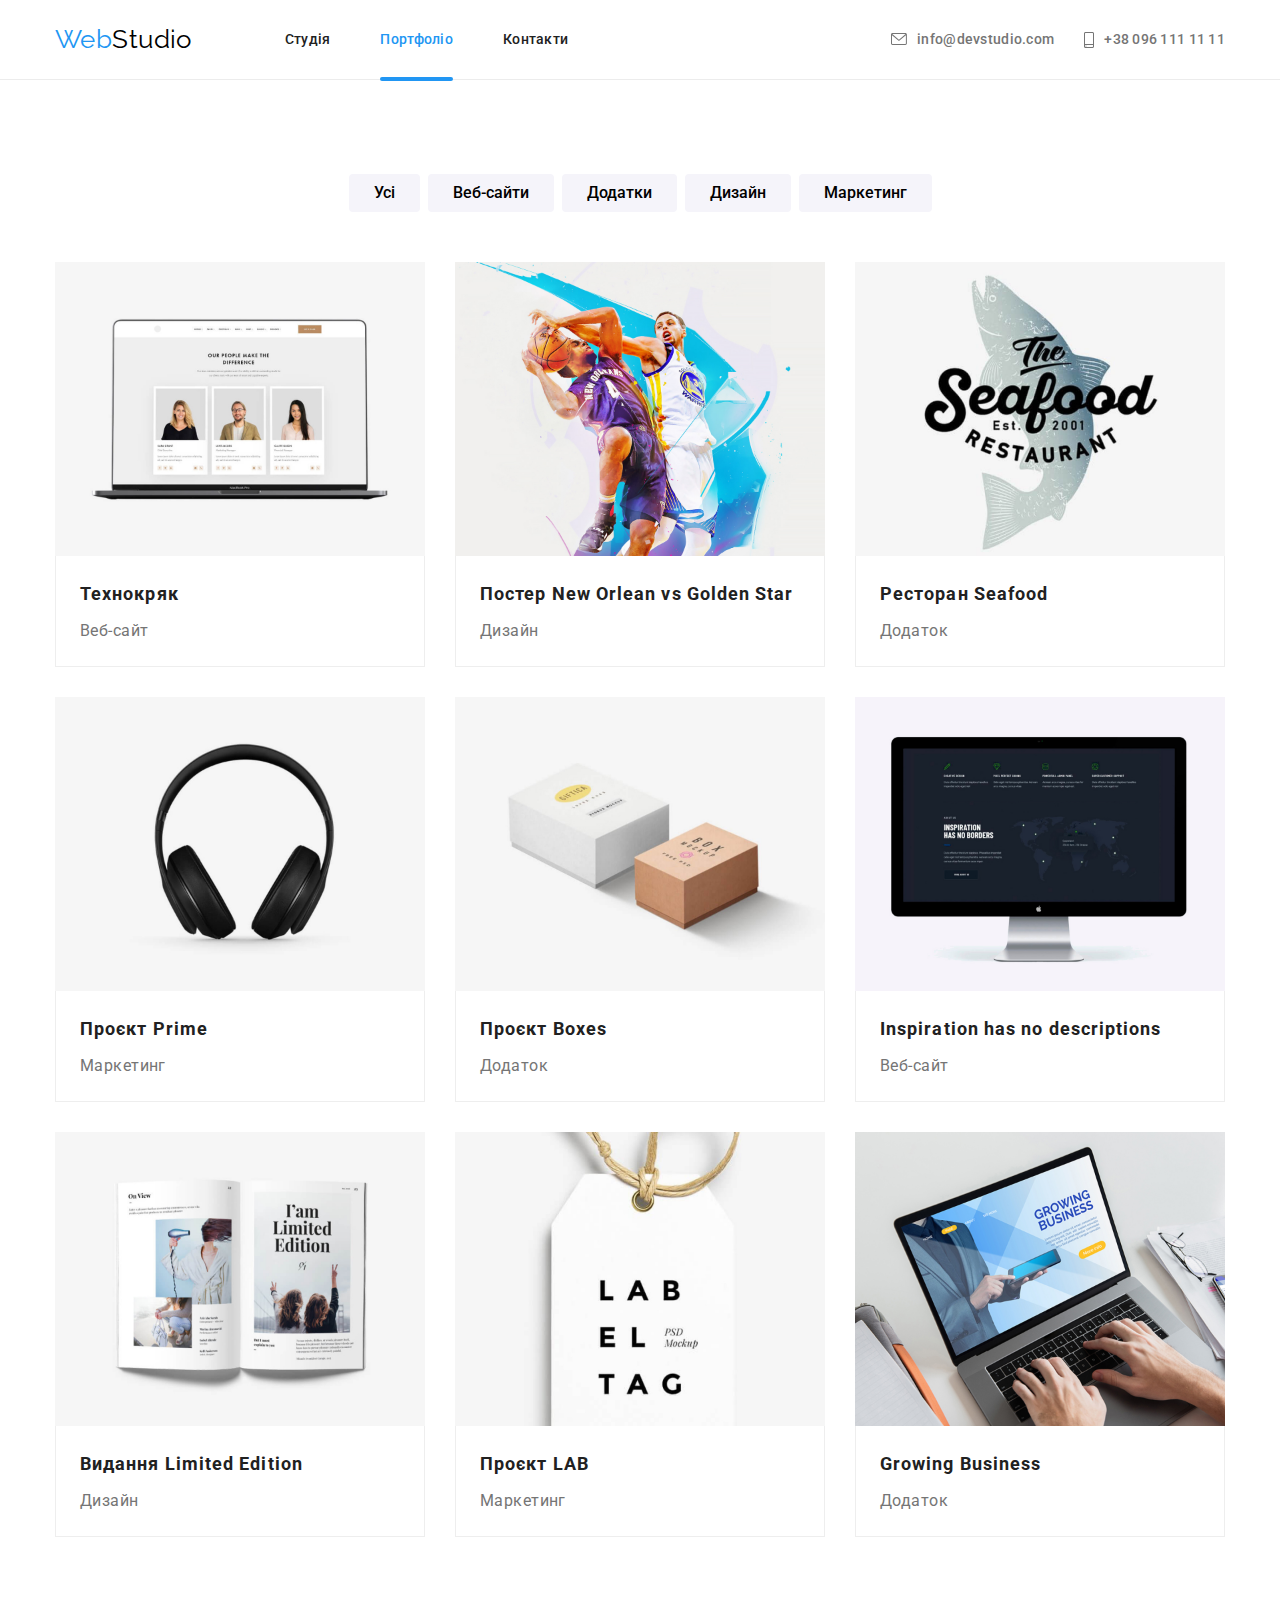
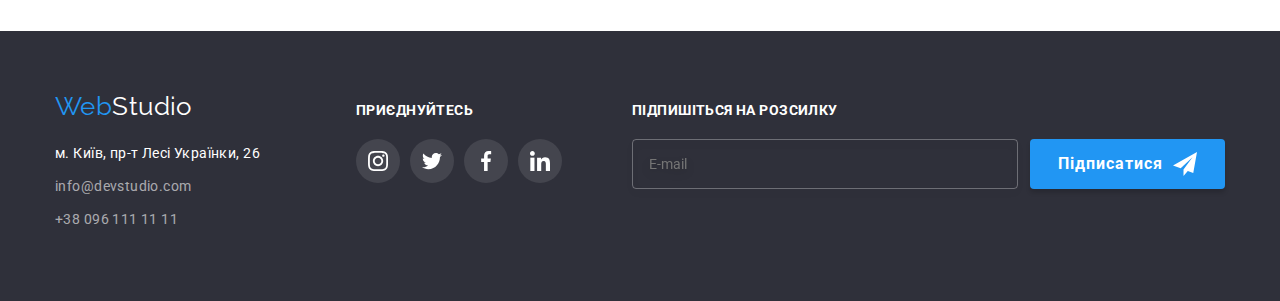
==== portfolio.html @ c00f210f "homework-08" ====
<!DOCTYPE html>
<html lang="uk">
<head>
    <meta charset="UTF-8">
    <meta http-equiv="X-UA-Compatible" content="IE=edge">
    <meta name="viewport" content="width=device-width, initial-scale=1.0">
    <title>Portfolio</title>
    <link rel="stylesheet" href="https://cdnjs.cloudflare.com/ajax/libs/modern-normalize/1.1.0/modern-normalize.min.css">
    <link href="https://fonts.googleapis.com/css2?family=Raleway:wght@700&family=Roboto:wght@400;500;700;900&display=swap" rel="stylesheet">
    <link href="./css/main.min.css" rel="stylesheet">
</head>
<body>
    <header class="header">
        <div class="header__container container">
            <nav class="nav">
                <a href="./index.html" class="logo">Web<span class="logo__dark">Studio</span></a>
                <ul class="nav__list">
                    <li><a class="nav__link" href="./index.html">Студія</a></li>
                    <li><a class="nav__link nav__link--current" href="./portfolio.html">Портфоліо</a></li>
                    <li><a class="nav__link" href="#">Контакти</a></li>
                </ul>
            </nav>
            <ul class="contacts">
                <li><a class="contacts__link" href="mailto:info@devstudio.com"><svg width="16px" height="12px"><use href="./images/icons.svg#mail"></use></svg>info@devstudio.com</a></li>
                <li><a class="contacts__link" href="tel:+380961111111"><svg width="10px" height="16px"><use href="./images/icons.svg#phone"></use></svg>+38 096 111 11 11</a></li>
            </ul>
        </div>
    </header>
    <main>
        <section class="portfolio section">
            <h1 class="portfolio__title">Портфоліо</h1>
            <ul class="portfolio__filter-btn-list">
                <li><button class="portfolio__filter-btn" type="button">Усі</button></li>
                <li><button class="portfolio__filter-btn" type="button">Веб-сайти</button></li>
                <li><button class="portfolio__filter-btn" type="button">Додатки</button></li>
                <li><button class="portfolio__filter-btn" type="button">Дизайн</button></li>
                <li><button class="portfolio__filter-btn" type="button">Маркетинг</button></li>
            </ul>
            <div class="container">
                <ul class="portfolio__card-list">
                    <li>
                        <a class="portfolio__card-link" href="#">
                            <div class="portfolio__card-pic">
                                <img src="./images/portfolio-img1.jpg" width="370" height="294" alt="Технокряк">
                                <p class="portfolio__card-detail">Ресурс пропонує комплексні пропозиції з різним рівнем функціоналу та сервісів. Все це дозволить відвідувачу отримати вичерпні відомості про компанію чи приватну особу.</p>
                            </div>
                            <div class="portfolio__card-desc">
                                <h2 class="portfolio__card-title">Технокряк</h2>
                                <p class="portfolio__card-subtitle">Веб-сайт</p>
                            </div>
                        </a>
                    </li>
                    <li>
                        <a class="portfolio__card-link" href="#">
                            <div class="portfolio__card-pic">
                                <img src="./images/portfolio-img2.jpg" width="370" height="294" alt="New Orlean vs Golden Star">
                                <p class="portfolio__card-detail">Ресурс пропонує комплексні пропозиції з різним рівнем функціоналу та сервісів. Все це дозволить відвідувачу отримати вичерпні відомості про компанію чи приватну особу.</p>
                            </div>
                            <div class="portfolio__card-desc">
                                <h2 class="portfolio__card-title">Постер New Orlean vs Golden Star</h2>
                                <p class="portfolio__card-subtitle">Дизайн</p>
                            </div>
                        </a>
                    </li>
                    <li>
                        <a class="portfolio__card-link" href="#">
                            <div class="portfolio__card-pic">
                                <img src="./images/portfolio-img3.jpg" width="370" height="294" alt="Seafood">
                                <p class="portfolio__card-detail">Ресурс пропонує комплексні пропозиції з різним рівнем функціоналу та сервісів. Все це дозволить відвідувачу отримати вичерпні відомості про компанію чи приватну особу.</p>
                            </div>
                            <div class="portfolio__card-desc">
                                <h2 class="portfolio__card-title">Ресторан Seafood</h2>
                                <p class="portfolio__card-subtitle">Додаток</p>
                            </div>
                        </a>
                    </li>
                    <li>
                        <a class="portfolio__card-link" href="#">
                            <div class="portfolio__card-pic">
                                <img src="./images/portfolio-img4.jpg" width="370" height="294" alt="Prime">
                                <p class="portfolio__card-detail">Ресурс пропонує комплексні пропозиції з різним рівнем функціоналу та сервісів. Все це дозволить відвідувачу отримати вичерпні відомості про компанію чи приватну особу.</p>
                            </div>
                            <div class="portfolio__card-desc">
                                <h2 class="portfolio__card-title">Проєкт Prime</h2>
                                <p class="portfolio__card-subtitle">Маркетинг</p>
                            </div>
                        </a>   
                    </li>
                    <li>
                        <a class="portfolio__card-link" href="#">
                            <div class="portfolio__card-pic">
                                <img src="./images/portfolio-img5.jpg" width="370" height="294" alt="Boxes">
                                <p class="portfolio__card-detail">Ресурс пропонує комплексні пропозиції з різним рівнем функціоналу та сервісів. Все це дозволить відвідувачу отримати вичерпні відомості про компанію чи приватну особу.</p>
                            </div>
                            <div class="portfolio__card-desc">
                                <h2 class="portfolio__card-title">Проєкт Boxes</h2>
                                <p class="portfolio__card-subtitle">Додаток</p>
                            </div>
                        </a>
                    </li>
                    <li>
                        <a class="portfolio__card-link" href="#">
                            <div class="portfolio__card-pic">
                                <img src="./images/portfolio-img6.jpg" width="370" height="294" alt="Inspiration has no descriptions">
                                <p class="portfolio__card-detail">Ресурс пропонує комплексні пропозиції з різним рівнем функціоналу та сервісів. Все це дозволить відвідувачу отримати вичерпні відомості про компанію чи приватну особу.</p>
                            </div>
                            <div class="portfolio__card-desc">
                                <h2 class="portfolio__card-title">Inspiration has no descriptions</h2>
                                <p class="portfolio__card-subtitle">Веб-сайт</p>
                            </div>
                        </a>
                    </li>
                    <li>
                        <a class="portfolio__card-link" href="#">
                            <div class="portfolio__card-pic">
                                <img src="./images/portfolio-img7.jpg" width="370" height="294" alt="Limited Edition">
                                <p class="portfolio__card-detail">Ресурс пропонує комплексні пропозиції з різним рівнем функціоналу та сервісів. Все це дозволить відвідувачу отримати вичерпні відомості про компанію чи приватну особу.</p>
                            </div>
                            <div class="portfolio__card-desc">
                                <h2 class="portfolio__card-title">Видання Limited Edition</h2>
                                <p class="portfolio__card-subtitle">Дизайн</p>
                            </div>
                        </a>
                    </li>
                    <li>
                        <a class="portfolio__card-link" href="#">
                            <div class="portfolio__card-pic">
                                <img src="./images/portfolio-img8.jpg" width="370" height="294" alt="LAB">
                                <p class="portfolio__card-detail">Ресурс пропонує комплексні пропозиції з різним рівнем функціоналу та сервісів. Все це дозволить відвідувачу отримати вичерпні відомості про компанію чи приватну особу.</p>
                            </div>
                            <div class="portfolio__card-desc">
                                <h2 class="portfolio__card-title">Проєкт LAB</h2>
                                <p class="portfolio__card-subtitle">Маркетинг</p>
                            </div>
                        </a>
                    </li>
                    <li>
                        <a class="portfolio__card-link" href="#">
                            <div class="portfolio__card-pic">
                                <img src="./images/portfolio-img9.jpg" width="370" height="294" alt="Growing Business">
                                <p class="portfolio__card-detail">Ресурс пропонує комплексні пропозиції з різним рівнем функціоналу та сервісів. Все це дозволить відвідувачу отримати вичерпні відомості про компанію чи приватну особу.</p>
                            </div>
                            <div class="portfolio__card-desc">
                                <h2 class="portfolio__card-title">Growing Business</h2>
                                <p class="portfolio__card-subtitle">Додаток</p>
                            </div>
                        </a>
                    </li>
                </ul>
            </div>
        </section>
    </main>
    <footer class="footer">
        <div class="footer__container container">
            <div>
                <a href="./index.html" class="footer__logo logo">Web<span class="logo__white">Studio</span></a>
                <address class="address">
                    <ul class="address__list">
                        <li class="address__item"><a class="address__link address__link--location" href="#">м. Київ, пр-т Лесі Українки, 26</a></li>
                        <li class="address__item"><a class="address__link" href="mailto:info@devstudio.com">info@devstudio.com</a></li>
                        <li class="address__item"><a class="address__link" href="tel:+380961111111">+38 096 111 11 11</a></li>
                    </ul>
                </address>
            </div>
            <div class="social">
                <p class="social__title">ПРИЄДНУЙТЕСЬ</p>
                <ul class="social__list">
                    <li class="social__item"><a class="social__link" href="#"><svg width="20px" height="20px"><use href="./images/icons.svg#instagram"></use></svg></a></li>
                    <li class="social__item"><a class="social__link" href="#"><svg width="20px" height="20px"><use href="./images/icons.svg#twitter"></use></svg></a></li>
                    <li class="social__item"><a class="social__link" href="#"><svg width="20px" height="20px"><use href="./images/icons.svg#facebook"></use></svg></a></li>
                    <li class="social__item"><a class="social__link" href="#"><svg width="20px" height="20px"><use href="./images/icons.svg#linkedin"></use></svg></a></li>
                </ul>
            </div>
            <label class="newsletter">
                <span class="newsletter__title">ПІДПИШІТЬСЯ НА РОЗСИЛКУ</span>
                <div class="newsletter__container">
                    <input class="newsletter__input" id="user-email" type="email" name="user-email" placeholder="E-mail" />
                    <button class="newsletter__btn" type="submit">Підписатися<svg width="24" height="24"><use href="./images/icons.svg#send"></use></svg></button>
                </div>
            </label>
        </div>
    </footer>
</body>
</html>
---- css/main.min.css ----
:root{--main-text-color: #212121;--additional-text-color: #757575;--additional-bg-text-color: #2196F3;--black-color: #000000;--white-color: #FFFFFF;--additional-bg-color: #2F303A;--team-section-bg-color: #F5F4FA;--team-card-icon-color: #AFB1B8;--svg-bg-color: rgba(255, 255, 255, 0.1);--adress-list-color: rgba(255, 255, 255, 0.6);--what-we-are-doing-bg-color: rgba(47, 48, 58, 0.8);--portfolio-hover-bg-color: rgba(33, 150, 243, 0.9);--backdrop-bg-color: rgba(0, 0, 0, 0.2);--input-placeholder-color: rgba(117, 117, 117, 0.5)}.visually-hidden{position:absolute;white-space:nowrap;width:1px;height:1px;overflow:hidden;border:0;padding:0;clip:rect(0 0 0 0);-webkit-clip-path:inset(50%);clip-path:inset(50%);margin:-1px}.is-hidden{opacity:0;visibility:hidden;pointer-events:none}@-webkit-keyframes cursorMoveOut{from{-webkit-transform:translateY(100%);transform:translateY(100%);opacity:0}to{-webkit-transform:translateY(0);transform:translateY(0);opacity:1}}@keyframes cursorMoveOut{from{-webkit-transform:translateY(100%);transform:translateY(100%);opacity:0}to{-webkit-transform:translateY(0);transform:translateY(0);opacity:1}}@-webkit-keyframes cursorMoveIn{from{-webkit-transform:translateY(0);transform:translateY(0);opacity:1}to{-webkit-transform:translateY(100%);transform:translateY(100%);opacity:0}}@keyframes cursorMoveIn{from{-webkit-transform:translateY(0);transform:translateY(0);opacity:1}to{-webkit-transform:translateY(100%);transform:translateY(100%);opacity:0}}body{font-family:"Roboto";font-size:14px;letter-spacing:.03em;background:var(--white-color);color:var(--main-text-color)}.section{padding:60px 0 60px 0}@media screen and (min-width: 1200px){.section{padding:94px 0 94px 0}}.sec-title{margin-bottom:30px;text-align:center;font-weight:700;font-size:28px;line-height:1.16}@media screen and (min-width: 1200px){.sec-title{font-size:36px;margin-bottom:50px}}h1,h2,h3,ul,p{margin:0;padding:0}img{display:block;max-width:100%;height:auto}.container{width:100%;padding:0 15px 0 15px;margin-left:auto;margin-right:auto}@media screen and (min-width: 480px){.container{max-width:480px}}@media screen and (min-width: 768px){.container{max-width:768px}}@media screen and (min-width: 1200px){.container{max-width:1200px}}.backdrop{position:fixed;top:0;left:0;width:100%;height:100%;background:var(--backdrop-bg-color);-webkit-transition:opacity,visibility;transition:opacity,visibility;-webkit-transition-duration:250ms;transition-duration:250ms;-webkit-transition-timing-function:cubic-bezier(0.4, 0, 0.2, 1);transition-timing-function:cubic-bezier(0.4, 0, 0.2, 1)}.logo{font-family:"Raleway";font-size:24px;line-height:1.16;color:var(--additional-bg-text-color);text-decoration:none}@media screen and (min-width: 1200px){.logo{font-size:26px;line-height:1.19}}.logo__dark{color:var(--black-color)}@media screen and (min-width: 1200px){.logo__dark{font-size:26px;line-height:1.19}}.logo__white{color:var(--white-color)}.checkbox__uncheck{-webkit-transition-property:opacity;transition-property:opacity;-webkit-transition-duration:250ms;transition-duration:250ms;-webkit-transition-timing-function:cubic-bezier(0.4, 0, 0.2, 1);transition-timing-function:cubic-bezier(0.4, 0, 0.2, 1)}.checkbox__check{opacity:0;-webkit-transition-property:opacity;transition-property:opacity;-webkit-transition-duration:250ms;transition-duration:250ms;-webkit-transition-timing-function:cubic-bezier(0.4, 0, 0.2, 1);transition-timing-function:cubic-bezier(0.4, 0, 0.2, 1)}.checkbox:checked+.checkbox__icon .checkbox__uncheck{opacity:0}.checkbox:checked+.checkbox__icon .checkbox__check{opacity:1}.header{border-bottom:1px solid #ececec;height:60px;display:-webkit-box;display:-ms-flexbox;display:flex;-webkit-box-align:center;-ms-flex-align:center;align-items:center}@media screen and (min-width: 768px){.header{height:80px}}.header__container{display:-webkit-box;display:-ms-flexbox;display:flex;-webkit-box-align:center;-ms-flex-align:center;align-items:center;-webkit-box-pack:center;-ms-flex-pack:center;justify-content:center}.nav{display:-webkit-box;display:-ms-flexbox;display:flex;-webkit-box-align:center;-ms-flex-align:center;align-items:center}@media screen and (min-width: 768px){.nav{-webkit-column-gap:88px;-moz-column-gap:88px;column-gap:88px}}@media screen and (min-width: 1200px){.nav{-webkit-column-gap:93px;-moz-column-gap:93px;column-gap:93px}}.nav__list{display:-webkit-box;display:-ms-flexbox;display:flex;-webkit-column-gap:50px;-moz-column-gap:50px;column-gap:50px;list-style:none;visibility:hidden}@media screen and (min-width: 768px){.nav__list{visibility:visible}}.nav__link{font-weight:500;line-height:1.14;letter-spacing:.02em;color:var(--main-text-color);text-decoration:none;-webkit-transition-property:color;transition-property:color;-webkit-transition-duration:250ms;transition-duration:250ms;-webkit-transition-timing-function:cubic-bezier(0.4, 0, 0.2, 1);transition-timing-function:cubic-bezier(0.4, 0, 0.2, 1)}.nav__link:hover,.nav__link :focus{color:var(--additional-bg-text-color);fill:var(--additional-bg-text-color)}.nav__link--current{position:relative;color:var(--additional-bg-text-color)}.nav__link--current::after{content:"";width:100%;height:4px;top:45.5px;left:0;position:absolute;background:var(--additional-bg-text-color);border-radius:2px}.contacts{margin-left:auto;list-style:none;display:none}@media screen and (min-width: 768px){.contacts{display:-webkit-box;display:-ms-flexbox;display:flex;-webkit-column-gap:0;-moz-column-gap:0;column-gap:0;-webkit-box-orient:vertical;-webkit-box-direction:normal;-ms-flex-direction:column;flex-direction:column;row-gap:10px}}@media screen and (min-width: 1200px){.contacts{-webkit-box-orient:horizontal;-webkit-box-direction:normal;-ms-flex-direction:row;flex-direction:row;-webkit-column-gap:30px;-moz-column-gap:30px;column-gap:30px}}.contacts__link{fill:var(--additional-text-color);display:-webkit-box;display:-ms-flexbox;display:flex;-webkit-box-align:center;-ms-flex-align:center;align-items:center;-webkit-column-gap:10px;-moz-column-gap:10px;column-gap:10px;font-weight:500;line-height:1.14;letter-spacing:.02em;color:var(--additional-text-color);text-decoration:none;-webkit-transition-property:color,fill;transition-property:color,fill;-webkit-transition-duration:250ms;transition-duration:250ms;-webkit-transition-timing-function:cubic-bezier(0.4, 0, 0.2, 1);transition-timing-function:cubic-bezier(0.4, 0, 0.2, 1)}.contacts__link:hover,.contacts__link :focus{color:var(--additional-bg-text-color);fill:var(--additional-bg-text-color)}.hero{background-image:-webkit-gradient(linear, left top, left bottom, from(rgba(47, 48, 58, 0.4)), to(rgba(47, 48, 58, 0.4))),url(../images/hero-mobile-x1.jpg);background-image:linear-gradient(rgba(47, 48, 58, 0.4), rgba(47, 48, 58, 0.4)),url(../images/hero-mobile-x1.jpg);background-size:cover;background-position:center;padding:118px 0 118px 0;display:-webkit-box;display:-ms-flexbox;display:flex;-webkit-box-orient:vertical;-webkit-box-direction:normal;-ms-flex-direction:column;flex-direction:column;-webkit-box-pack:center;-ms-flex-pack:center;justify-content:center;-webkit-box-align:center;-ms-flex-align:center;align-items:center;row-gap:30px;margin-left:auto;margin-right:auto}@media(-webkit-min-device-pixel-ratio: 2), (min-resolution: 2dppx){.hero{background-image:-webkit-gradient(linear, left bottom, left top, from(rgba(47, 48, 58, 0.4)), to(rgba(47, 48, 58, 0.4))),url(../images/hero-mobile-x2.jpg);background-image:linear-gradient(to top, rgba(47, 48, 58, 0.4), rgba(47, 48, 58, 0.4)),url(../images/hero-mobile-x2.jpg)}}@media screen and (min-width: 768px){.hero{background-image:-webkit-gradient(linear, left top, left bottom, from(rgba(47, 48, 58, 0.4)), to(rgba(47, 48, 58, 0.4))),url(../images/hero-tablet-x1.jpg);background-image:linear-gradient(rgba(47, 48, 58, 0.4), rgba(47, 48, 58, 0.4)),url(../images/hero-tablet-x1.jpg);padding:118px 0 118px 0}}@media screen and (min-width: 768px)and (-webkit-min-device-pixel-ratio: 2), screen and (min-width: 768px)and (min-resolution: 2dppx){.hero{background-image:-webkit-gradient(linear, left bottom, left top, from(rgba(47, 48, 58, 0.4)), to(rgba(47, 48, 58, 0.4))),url(../images/hero-tablet-x2.jpg);background-image:linear-gradient(to top, rgba(47, 48, 58, 0.4), rgba(47, 48, 58, 0.4)),url(../images/hero-tablet-x2.jpg)}}@media screen and (min-width: 1200px){.hero{background-image:-webkit-gradient(linear, left top, left bottom, from(rgba(47, 48, 58, 0.4)), to(rgba(47, 48, 58, 0.4))),url(../images/hero-desktop-x1.jpg);background-image:linear-gradient(rgba(47, 48, 58, 0.4), rgba(47, 48, 58, 0.4)),url(../images/hero-desktop-x1.jpg);padding:200px 0 200px 0;max-width:1600px}}@media screen and (min-width: 1200px)and (-webkit-min-device-pixel-ratio: 2), screen and (min-width: 1200px)and (min-resolution: 2dppx){.hero{background-image:-webkit-gradient(linear, left bottom, left top, from(rgba(47, 48, 58, 0.4)), to(rgba(47, 48, 58, 0.4))),url(../images/hero-desktop-x2.jpg);background-image:linear-gradient(to top, rgba(47, 48, 58, 0.4), rgba(47, 48, 58, 0.4)),url(../images/hero-desktop-x2.jpg)}}.hero__title{text-align:center;font-weight:900;font-size:26px;line-height:1.62;letter-spacing:.06em;text-transform:uppercase;color:var(--white-color);max-width:481px}@media screen and (min-width: 1200px){.hero__title{font-size:44px;line-height:1.36;max-width:696px}}.hero__button{cursor:pointer;padding:10px 24px 10px 24px;background:var(--additional-bg-text-color);-webkit-box-shadow:0px 4px 4px rgba(0,0,0,.15);box-shadow:0px 4px 4px rgba(0,0,0,.15);border:none;border-radius:4px;font-weight:700;font-size:16px;line-height:1.88;letter-spacing:.06em;color:var(--white-color)}@media screen and (min-width: 1200px){.hero__button{padding:10px 32px 10px 32px}}.advantages__title{display:none}.advantages__list{display:grid;grid-template-columns:1fr;row-gap:30px;list-style:none}@media screen and (min-width: 768px){.advantages__list{grid-template-columns:1fr 1fr;gap:30px}}@media screen and (min-width: 1200px){.advantages__list{grid-template-columns:1fr 1fr 1fr 1fr;gap:0;-webkit-column-gap:30px;-moz-column-gap:30px;column-gap:30px}}.advantages__item{max-width:100%}.thumb-container{height:120px;display:-webkit-box;display:-ms-flexbox;display:flex;-webkit-box-align:center;-ms-flex-align:center;align-items:center;-webkit-box-pack:center;-ms-flex-pack:center;justify-content:center;margin-bottom:30px;background:var(--team-section-bg-color)}.advantages__subtitle{margin-bottom:10px;font-size:14px;font-weight:700;line-height:1.14;text-transform:uppercase}.advantages__desc{font-weight:400;line-height:1.71;color:var(--additional-text-color)}.activity{padding-top:0;display:none}@media screen and (min-width: 1200px){.activity{display:block}}.activity__list{display:-webkit-box;display:-ms-flexbox;display:flex;-webkit-column-gap:30px;-moz-column-gap:30px;column-gap:30px;list-style:none}.activity__item{position:relative}.activity__desc{width:100%;position:absolute;bottom:0;padding:27px 0 27px 0;font-weight:700;line-height:1.14;text-align:center;text-transform:uppercase;color:var(--white-color);background:var(--what-we-are-doing-bg-color)}.team{background:var(--team-section-bg-color)}.team__list{display:grid;grid-template-columns:1fr;row-gap:30px;-webkit-box-pack:center;-ms-flex-pack:center;justify-content:center;-webkit-box-align:center;-ms-flex-align:center;align-items:center;list-style:none}@media screen and (min-width: 768px){.team__list{grid-template-columns:1fr 1fr;gap:30px}}@media screen and (min-width: 1200px){.team__list{grid-template-columns:1fr 1fr 1fr 1fr;gap:0;-webkit-column-gap:30px;-moz-column-gap:30px;column-gap:30px}}.team__item{width:100%;background:var(--white-color);-webkit-box-shadow:0px 1px 3px rgba(0,0,0,.12),0px 1px 1px rgba(0,0,0,.14),0px 2px 1px rgba(0,0,0,.2);box-shadow:0px 1px 3px rgba(0,0,0,.12),0px 1px 1px rgba(0,0,0,.14),0px 2px 1px rgba(0,0,0,.2);border-radius:0px 0px 4px 4px}.team__card{padding:30px 0 24px 0}@media screen and (min-width: 1200px){.team__card{padding:30px 0 30px 0}}.team__subtitle{margin-bottom:10px;font-weight:500;font-size:16px;line-height:1.19;text-align:center}.team__desc{font-size:16px;line-height:1.19;text-align:center;color:var(--additional-text-color);margin-bottom:16px}.team__social-list{display:-webkit-box;display:-ms-flexbox;display:flex;-webkit-column-gap:10px;-moz-column-gap:10px;column-gap:10px;-webkit-box-pack:center;-ms-flex-pack:center;justify-content:center;list-style:none}.team__social-item{width:44px;height:44px;border-radius:50%;-webkit-box-shadow:none;box-shadow:none;-webkit-transition-property:background-color;transition-property:background-color;-webkit-transition-duration:250ms;transition-duration:250ms;-webkit-transition-timing-function:cubic-bezier(0.4, 0, 0.2, 1);transition-timing-function:cubic-bezier(0.4, 0, 0.2, 1)}.team__social-item:hover,.team__social-item :focus{background-color:var(--additional-bg-text-color);fill:var(--white-color)}.team__social-link{fill:var(--team-card-icon-color);height:100%;width:100%;border-radius:50%;display:-webkit-box;display:-ms-flexbox;display:flex;-webkit-box-pack:center;-ms-flex-pack:center;justify-content:center;-webkit-box-align:center;-ms-flex-align:center;align-items:center;-webkit-transition-property:fill;transition-property:fill;-webkit-transition-duration:250ms;transition-duration:250ms;-webkit-transition-timing-function:cubic-bezier(0.4, 0, 0.2, 1);transition-timing-function:cubic-bezier(0.4, 0, 0.2, 1)}.team__social-link:hover,.team__social-link :focus{background-color:var(--additional-bg-text-color);fill:var(--white-color)}.regulars__list{display:grid;grid-template-columns:1fr 1fr;gap:30px;list-style:none}@media screen and (min-width: 768px){.regulars__list{grid-template-columns:1fr 1fr 1fr}}@media screen and (min-width: 1200px){.regulars__list{grid-template-columns:1fr 1fr 1fr 1fr 1fr 1fr;gap:0;-webkit-column-gap:30px;-moz-column-gap:30px;column-gap:30px}}.regulars__item{width:100%;height:92px;border-radius:4px}.regulars__link{fill:var(--team-card-icon-color);border-radius:4px;height:100%;width:100%;display:-webkit-box;display:-ms-flexbox;display:flex;-webkit-box-pack:center;-ms-flex-pack:center;justify-content:center;-webkit-box-align:center;-ms-flex-align:center;align-items:center;border:1px solid #afb1b8;border-radius:4px;-webkit-transition-property:border-color,fill;transition-property:border-color,fill;-webkit-transition-duration:250ms;transition-duration:250ms;-webkit-transition-timing-function:cubic-bezier(0.4, 0, 0.2, 1);transition-timing-function:cubic-bezier(0.4, 0, 0.2, 1)}.regulars__link:hover,.regulars__link :focus{fill:var(--additional-bg-text-color);border-color:var(--additional-bg-text-color)}.address__list{width:231px;list-style:none;display:-webkit-box;display:-ms-flexbox;display:flex;-webkit-box-orient:vertical;-webkit-box-direction:normal;-ms-flex-direction:column;flex-direction:column;-webkit-box-align:center;-ms-flex-align:center;align-items:center}@media screen and (min-width: 1200px){.address__list{-webkit-box-align:start;-ms-flex-align:start;align-items:flex-start}}.address__item{margin-bottom:9px}.address__item--marg{margin-bottom:0}.address__link{display:inline-block;font-style:normal;line-height:1.71;color:var(--adress-list-color);text-decoration:none}.address__link--location{color:var(--white-color)}.social{display:-webkit-box;display:-ms-flexbox;display:flex;-webkit-box-orient:vertical;-webkit-box-direction:normal;-ms-flex-direction:column;flex-direction:column;-webkit-box-align:center;-ms-flex-align:center;align-items:center}@media screen and (min-width: 1200px){.social{-webkit-box-align:start;-ms-flex-align:start;align-items:flex-start}}.social__title{margin-bottom:20px;font-weight:700;line-height:1.14;text-transform:uppercase;color:var(--white-color)}.social__list{display:-webkit-box;display:-ms-flexbox;display:flex;-webkit-column-gap:10px;-moz-column-gap:10px;column-gap:10px;-webkit-box-pack:center;-ms-flex-pack:center;justify-content:center;list-style:none}.social__item{width:44px;height:44px;border-radius:50%}.social__link{fill:var(--white-color);background:var(--svg-bg-color);height:100%;width:100%;border-radius:50%;display:-webkit-box;display:-ms-flexbox;display:flex;-webkit-box-pack:center;-ms-flex-pack:center;justify-content:center;-webkit-box-align:center;-ms-flex-align:center;align-items:center;-webkit-transition-property:background;transition-property:background;-webkit-transition-duration:250ms;transition-duration:250ms;-webkit-transition-timing-function:cubic-bezier(0.4, 0, 0.2, 1);transition-timing-function:cubic-bezier(0.4, 0, 0.2, 1)}.social__link:hover,.social__link :focus{background:var(--additional-bg-text-color)}.newsletter{width:100%;display:-webkit-box;display:-ms-flexbox;display:flex;-webkit-box-orient:vertical;-webkit-box-direction:normal;-ms-flex-direction:column;flex-direction:column;-webkit-box-align:center;-ms-flex-align:center;align-items:center}@media screen and (min-width: 1200px){.newsletter{display:inline-block}}.newsletter__title{font-weight:700;line-height:1.14;text-transform:uppercase;color:var(--white-color)}.newsletter__container{display:-webkit-box;display:-ms-flexbox;display:flex;row-gap:20px;-webkit-box-pack:center;-ms-flex-pack:center;justify-content:center;-webkit-box-align:center;-ms-flex-align:center;align-items:center;margin-top:20px;-webkit-box-orient:vertical;-webkit-box-direction:normal;-ms-flex-direction:column;flex-direction:column}@media screen and (min-width: 1200px){.newsletter__container{-webkit-column-gap:12px;-moz-column-gap:12px;column-gap:12px;-webkit-box-orient:horizontal;-webkit-box-direction:normal;-ms-flex-direction:row;flex-direction:row;row-gap:0}}.newsletter__input{padding:15px 0 15px 16px;border:1px solid rgba(255,255,255,.3);-webkit-filter:drop-shadow(0px 4px 4px rgba(0, 0, 0, 0.15));filter:drop-shadow(0px 4px 4px rgba(0, 0, 0, 0.15));border-radius:4px;background:rgba(0,0,0,0);width:450px;height:50px;color:var(--white-color);cursor:pointer;-webkit-transition-property:border;transition-property:border;-webkit-transition-duration:250ms;transition-duration:250ms;-webkit-transition-timing-function:cubic-bezier(0.4, 0, 0.2, 1);transition-timing-function:cubic-bezier(0.4, 0, 0.2, 1)}@media screen and (min-width: 1200px){.newsletter__input{width:100%}}.newsletter__input:focus{border:1px solid var(--additional-bg-text-color);outline-style:var(--additional-bg-text-color)}.newsletter__btn{cursor:pointer;padding:10px 28px 10px 28px;background:var(--additional-bg-text-color);-webkit-box-shadow:0px 4px 4px rgba(0,0,0,.15);box-shadow:0px 4px 4px rgba(0,0,0,.15);border:none;border-radius:4px;font-weight:700;font-size:16px;line-height:1.88;letter-spacing:.06em;color:var(--white-color);display:-webkit-box;display:-ms-flexbox;display:flex;-webkit-box-align:center;-ms-flex-align:center;align-items:center;-webkit-box-pack:center;-ms-flex-pack:center;justify-content:center;-webkit-column-gap:10px;-moz-column-gap:10px;column-gap:10px}.portfolio__title{display:none}.portfolio__filter-btn-list{display:-webkit-box;display:-ms-flexbox;display:flex;-webkit-column-gap:8px;-moz-column-gap:8px;column-gap:8px;-webkit-box-pack:center;-ms-flex-pack:center;justify-content:center;-webkit-box-align:center;-ms-flex-align:center;align-items:center;margin:0 0 50px 0;list-style:none}.portfolio__filter-btn{font-family:"Roboto";cursor:pointer;padding:6px 25px 6px 25px;background:var(--team-section-bg-color);border-radius:4px;font-weight:500;font-size:16px;line-height:1.62;text-align:center;border:none;-webkit-transition-property:color,background,-webkit-box-shadow;transition-property:color,background,-webkit-box-shadow;transition-property:color,background,box-shadow;transition-property:color,background,box-shadow,-webkit-box-shadow;-webkit-transition-duration:250ms;transition-duration:250ms;-webkit-transition-timing-function:cubic-bezier(0.4, 0, 0.2, 1);transition-timing-function:cubic-bezier(0.4, 0, 0.2, 1)}.portfolio__filter-btn:hover,.portfolio__filter-btn :focus{background:var(--additional-bg-text-color);color:var(--white-color);-webkit-box-shadow:0px 3px 1px rgba(0,0,0,.1),0px 1px 2px rgba(0,0,0,.08),0px 2px 2px rgba(0,0,0,.12);box-shadow:0px 3px 1px rgba(0,0,0,.1),0px 1px 2px rgba(0,0,0,.08),0px 2px 2px rgba(0,0,0,.12)}.portfolio__card-list{display:grid;grid-template-columns:370px 370px 370px;gap:30px;-webkit-box-pack:center;-ms-flex-pack:center;justify-content:center;-webkit-box-align:center;-ms-flex-align:center;align-items:center;list-style:none}.portfolio__card-link{display:block;text-decoration:none;-webkit-transition-property:-webkit-box-shadow;transition-property:-webkit-box-shadow;transition-property:box-shadow;transition-property:box-shadow, -webkit-box-shadow;-webkit-transition-duration:250ms;transition-duration:250ms;-webkit-transition-timing-function:cubic-bezier(0.4, 0, 0.2, 1);transition-timing-function:cubic-bezier(0.4, 0, 0.2, 1)}.portfolio__card-link:hover,.portfolio__card-link :focus{-webkit-box-shadow:0px 1px 1px rgba(0,0,0,.12),0px 4px 4px rgba(0,0,0,.06),1px 4px 6px rgba(0,0,0,.16);box-shadow:0px 1px 1px rgba(0,0,0,.12),0px 4px 4px rgba(0,0,0,.06),1px 4px 6px rgba(0,0,0,.16)}.portfolio__card-link:hover .portfolio__card-detail,.portfolio__card-link :focus .portfolio__card-detail{-webkit-animation:cursorMoveOut 250ms cubic-bezier(0.4, 0, 0.2, 1) forwards;animation:cursorMoveOut 250ms cubic-bezier(0.4, 0, 0.2, 1) forwards}.portfolio__card-pic{display:block;position:relative;overflow:hidden}.portfolio__card-detail{width:100%;position:absolute;top:0;padding:63px 24px 63px 24px;font-size:18px;line-height:1.55;letter-spacing:.03em;color:var(--white-color);background:var(--portfolio-hover-bg-color);opacity:0;-webkit-transform:translateY(100%);transform:translateY(100%);-webkit-animation:cursorMoveIn 250ms cubic-bezier(0.4, 0, 0.2, 1) forwards;animation:cursorMoveIn 250ms cubic-bezier(0.4, 0, 0.2, 1) forwards}.portfolio__card-desc{border:solid #eee;border-width:0 1px 1px 1px;padding:20px 24px 20px 24px}.portfolio__card-title{color:var(--main-text-color);margin-bottom:4px;font-weight:700;font-size:18px;line-height:2;letter-spacing:.06em}.portfolio__card-subtitle{font-size:16px;line-height:1.88;color:var(--additional-text-color)}.footer{background:var(--additional-bg-color);padding:60px 0 60px 0}.footer__wrapper{-webkit-box-align:center;-ms-flex-align:center;align-items:center;display:-webkit-box;display:-ms-flexbox;display:flex;-webkit-box-orient:vertical;-webkit-box-direction:normal;-ms-flex-direction:column;flex-direction:column;row-gap:60px}@media screen and (min-width: 768px){.footer__wrapper{-webkit-box-align:baseline;-ms-flex-align:baseline;align-items:baseline;-webkit-box-orient:horizontal;-webkit-box-direction:normal;-ms-flex-direction:row;flex-direction:row;-webkit-column-gap:165px;-moz-column-gap:165px;column-gap:165px;row-gap:0}}@media screen and (min-width: 1200px){.footer__wrapper{-webkit-column-gap:70px;-moz-column-gap:70px;column-gap:70px;margin-right:23px}}.footer__address-container{display:-webkit-box;display:-ms-flexbox;display:flex;-webkit-box-orient:vertical;-webkit-box-direction:normal;-ms-flex-direction:column;flex-direction:column;-webkit-box-align:center;-ms-flex-align:center;align-items:center}@media screen and (min-width: 1200px){.footer__address-container{-webkit-box-align:start;-ms-flex-align:start;align-items:flex-start}}.footer__container{display:-webkit-box;display:-ms-flexbox;display:flex;-webkit-box-orient:vertical;-webkit-box-direction:normal;-ms-flex-direction:column;flex-direction:column;row-gap:60px;-webkit-box-align:center;-ms-flex-align:center;align-items:center}@media screen and (min-width: 1200px){.footer__container{-webkit-box-orient:horizontal;-webkit-box-direction:normal;-ms-flex-direction:row;flex-direction:row;-webkit-column-gap:70px;-moz-column-gap:70px;column-gap:70px;row-gap:0;-webkit-box-align:baseline;-ms-flex-align:baseline;align-items:baseline}}.footer__logo{display:inline-block;margin:0 0 20px 0}.modal{position:absolute;top:50%;left:50%;-webkit-transform:translate(-50%, -50%);transform:translate(-50%, -50%);width:450px;background:var(--white-color);-webkit-box-shadow:0px 1px 3px rgba(0,0,0,.12),0px 1px 1px rgba(0,0,0,.14),0px 2px 1px rgba(0,0,0,.2);box-shadow:0px 1px 3px rgba(0,0,0,.12),0px 1px 1px rgba(0,0,0,.14),0px 2px 1px rgba(0,0,0,.2);border-radius:4px}@media screen and (min-width: 1200px){.modal{width:528px}}.modal__close{position:absolute;top:8px;right:8px;border:1px solid rgba(0,0,0,.1);border-radius:50%;background:var(--white-color);width:30px;height:30px;display:-webkit-box;display:-ms-flexbox;display:flex;-webkit-box-pack:center;-ms-flex-pack:center;justify-content:center;-webkit-box-align:center;-ms-flex-align:center;align-items:center;padding:0;cursor:pointer;-webkit-transition-property:fill;transition-property:fill;-webkit-transition-duration:250ms;transition-duration:250ms;-webkit-transition-timing-function:cubic-bezier(0.4, 0, 0.2, 1);transition-timing-function:cubic-bezier(0.4, 0, 0.2, 1)}.modal__close:hover,.modal__close :focus{fill:var(--additional-bg-text-color)}.booking-form{padding:20px;margin:20px}.booking-form__title{color:var(--main-text-color);margin-bottom:30px;font-weight:700;font-size:20px;line-height:1.5;text-align:center;letter-spacing:.03em}@media screen and (min-width: 1200px){.booking-form__title{line-height:1.15}}.booking-form__label{margin-bottom:28px;position:relative;display:block}.booking-form__label--comment{margin-bottom:20px;display:block;height:120px}.booking-form__name{position:absolute;font-weight:400;font-size:12px;line-height:1.16;letter-spacing:.01em;color:var(--additional-text-color);-webkit-transform:translateY(-18px);transform:translateY(-18px)}.booking-form__input{width:100%;padding:12px 0 12px 42px;height:40px;border:1px solid rgba(33,33,33,.2);border-radius:4px;cursor:pointer;-webkit-transition-property:border;transition-property:border;-webkit-transition-duration:250ms;transition-duration:250ms;-webkit-transition-timing-function:cubic-bezier(0.4, 0, 0.2, 1);transition-timing-function:cubic-bezier(0.4, 0, 0.2, 1)}.booking-form__input:focus{border:1px solid var(--additional-bg-text-color);outline-style:var(--additional-bg-text-color)}.booking-form__input:focus+.booking-form__icon{fill:var(--additional-bg-text-color)}.booking-form__icon{position:absolute;top:50%;left:15px;-webkit-transform:translateY(-50%);transform:translateY(-50%);fill:var(--main-text-color);-webkit-transition-property:fill;transition-property:fill;-webkit-transition-duration:250ms;transition-duration:250ms;-webkit-transition-timing-function:cubic-bezier(0.4, 0, 0.2, 1);transition-timing-function:cubic-bezier(0.4, 0, 0.2, 1)}.booking-form__text-area{width:100%;padding:12px 16px 12px 16px;height:120px;border:1px solid rgba(33,33,33,.2);border-radius:4px;font-weight:400;font-size:12px;line-height:1.16;letter-spacing:.01em;resize:none;cursor:pointer;-webkit-transition-property:border;transition-property:border;-webkit-transition-duration:250ms;transition-duration:250ms;-webkit-transition-timing-function:cubic-bezier(0.4, 0, 0.2, 1);transition-timing-function:cubic-bezier(0.4, 0, 0.2, 1)}.booking-form__text-area::-webkit-input-placeholder{color:var(--input-placeholder-color)}.booking-form__text-area::-moz-placeholder{color:var(--input-placeholder-color)}.booking-form__text-area:-ms-input-placeholder{color:var(--input-placeholder-color)}.booking-form__text-area::-ms-input-placeholder{color:var(--input-placeholder-color)}.booking-form__text-area::placeholder{color:var(--input-placeholder-color)}.booking-form__text-area:focus{border:1px solid var(--additional-bg-text-color);outline-style:var(--additional-bg-text-color)}.booking-form__agreement{display:-webkit-box;display:-ms-flexbox;display:flex;-webkit-box-orient:vertical;-webkit-box-direction:normal;-ms-flex-direction:column;flex-direction:column;-webkit-box-align:center;-ms-flex-align:center;align-items:center;row-gap:30px}.booking-form__agreement-label{display:-webkit-box;display:-ms-flexbox;display:flex;-webkit-column-gap:7px;-moz-column-gap:7px;column-gap:7px;-webkit-box-align:center;-ms-flex-align:center;align-items:center;-webkit-box-pack:center;-ms-flex-pack:center;justify-content:center}.booking-form__agreement-text{line-height:1.16;font-size:12px;color:var(--additional-text-color);-webkit-user-select:none;-moz-user-select:none;-ms-user-select:none;user-select:none}@media screen and (min-width: 1200px){.booking-form__agreement-text{font-size:14px;line-height:1.71}}.booking-form__agreement-link{color:var(--additional-bg-text-color)}.booking-form__btn{cursor:pointer;padding:10px 52px 10px 52px;background:var(--additional-bg-text-color);-webkit-box-shadow:0px 4px 4px rgba(0,0,0,.15);box-shadow:0px 4px 4px rgba(0,0,0,.15);border:none;border-radius:4px;font-weight:700;font-size:16px;line-height:1.88;letter-spacing:.06em;color:var(--white-color)}.menu-button{display:-webkit-inline-box;display:-ms-inline-flexbox;display:inline-flex;margin:0;padding:0;background-color:rgba(0,0,0,0);border:none}@media screen and (min-width: 320px){.menu-button{margin-left:auto}}@media screen and (min-width: 768px){.menu-button{display:none}}.menu-button .icon__crose{display:none}.menu-button.is-open .icon__crose{display:block}.menu-button.is-open .icon__menu{display:none}.menu-button.is-open+.mobile__menu{-webkit-transform:translateX(0);transform:translateX(0)}.menu-button+.mobile__menu{-webkit-transform:translateX(200%);transform:translateX(200%)}.mobile__menu{padding:40px;position:fixed;top:0;bottom:0;left:0;width:100%;background-color:var(--white-color);-webkit-transition:-webkit-transform 250ms cubic-bezier(0.4, 0, 0.2, 1);transition:-webkit-transform 250ms cubic-bezier(0.4, 0, 0.2, 1);transition:transform 250ms cubic-bezier(0.4, 0, 0.2, 1);transition:transform 250ms cubic-bezier(0.4, 0, 0.2, 1), -webkit-transform 250ms cubic-bezier(0.4, 0, 0.2, 1);display:-webkit-box;display:-ms-flexbox;display:flex;-webkit-box-orient:vertical;-webkit-box-direction:normal;-ms-flex-direction:column;flex-direction:column;z-index:999}@media screen and (min-width: 320px){.mobile__menu{padding:25px}.mobile__menu.is-open{display:block}}@media screen and (min-width: 480px){.mobile__menu{padding:48px}}@media screen and (min-width: 768px){.mobile__menu{display:none}}.mobile__social,.mobile__phone-email{list-style:none}.mobile__list{list-style:none;display:-webkit-box;display:-ms-flexbox;display:flex;-webkit-box-orient:vertical;-webkit-box-direction:normal;-ms-flex-direction:column;flex-direction:column;row-gap:32px}.list-button{position:absolute;top:21px;right:25px;display:-webkit-inline-box;display:-ms-inline-flexbox;display:inline-flex;margin:0;padding:0;background-color:rgba(0,0,0,0);border:none}.list-button:hover{cursor:pointer}.list__button-icon{-webkit-transition:fill 250ms cubic-bezier(0.4, 0, 0.2, 1);transition:fill 250ms cubic-bezier(0.4, 0, 0.2, 1)}.list__button-icon:hover,.list__button-icon:focus{fill:var(--additional-bg-text-color)}.mobile__link{font-size:40px;font-weight:500;color:var(--main-text-color);text-decoration:none;-webkit-transition:color 250ms cubic-bezier(0.4, 0, 0.2, 1);transition:color 250ms cubic-bezier(0.4, 0, 0.2, 1)}.mobile__link:hover,.mobile__link:focus{color:var(--additional-bg-text-color)}.mobile__link--current{color:var(--additional-bg-text-color)}.mobile__contacts{margin-top:auto}.mobile__social{margin-top:64px;display:-webkit-box;display:-ms-flexbox;display:flex}@media screen and (min-width: 320px){.mobile__social{gap:5px}}@media screen and (min-width: 768px){.mobile__social{gap:10px}}.mobile__social-link{font-size:14px;font-weight:500;letter-spacing:.02em;color:var(--additional-bg-text-color);text-decoration:none}@media screen and (min-width: 480px){.mobile__social-link{font-size:18px}}.mobile__social-item:not(:last-child){padding-right:5px;border-right:1px solid rgba(33,33,33,.2)}.mobile__phone-link{font-size:26px;color:var(--additional-bg-text-color);font-weight:500;line-height:1.1;text-decoration:none}.mobile__email{margin-top:32px}.mobile__email-link,.mobile__phone-link{-webkit-transition:color 250ms cubic-bezier(0.4, 0, 0.2, 1);transition:color 250ms cubic-bezier(0.4, 0, 0.2, 1)}.mobile__email-link:hover,.mobile__email-link:focus,.mobile__phone-link:hover,.mobile__phone-link:focus{color:var(--additional-bg-text-color)}.mobile__email-link{color:var(--additional-text-color);text-decoration:none;font-size:23px;line-height:1.1}/*# sourceMappingURL=main.min.css.map */
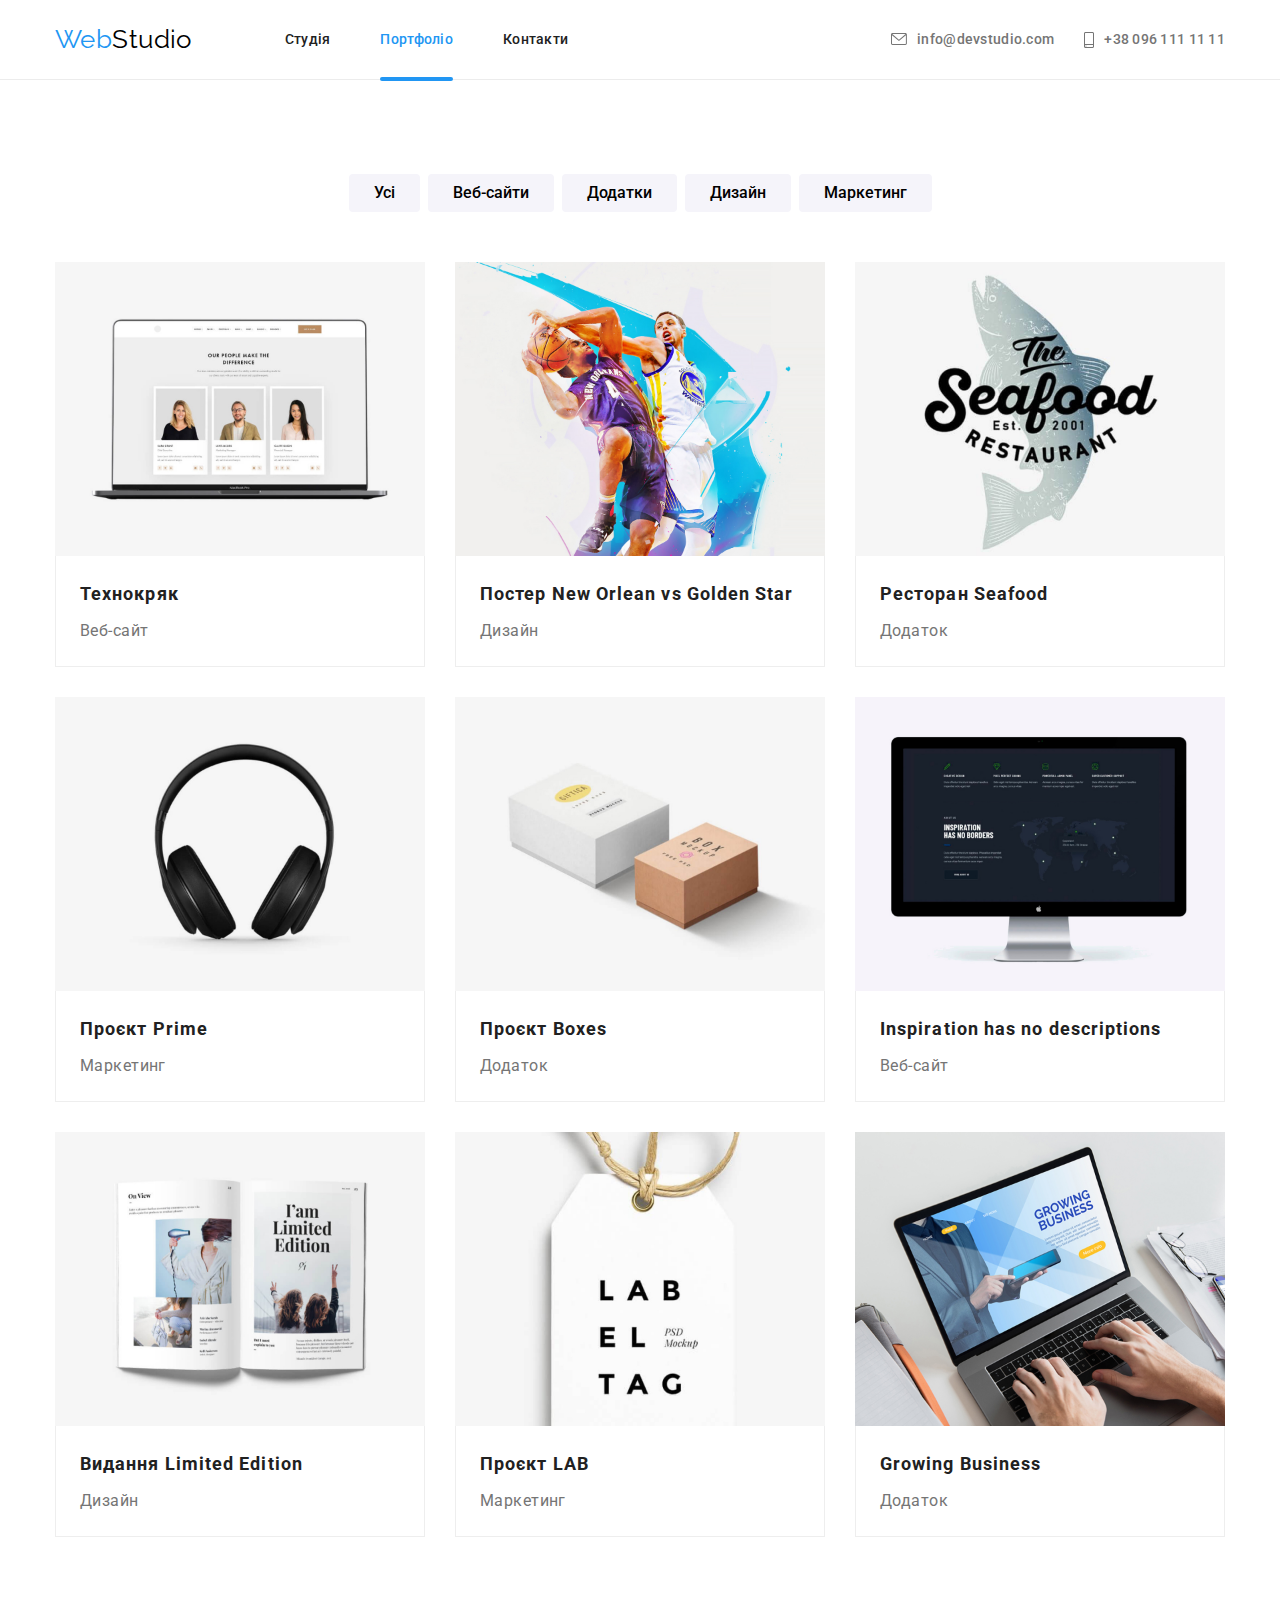
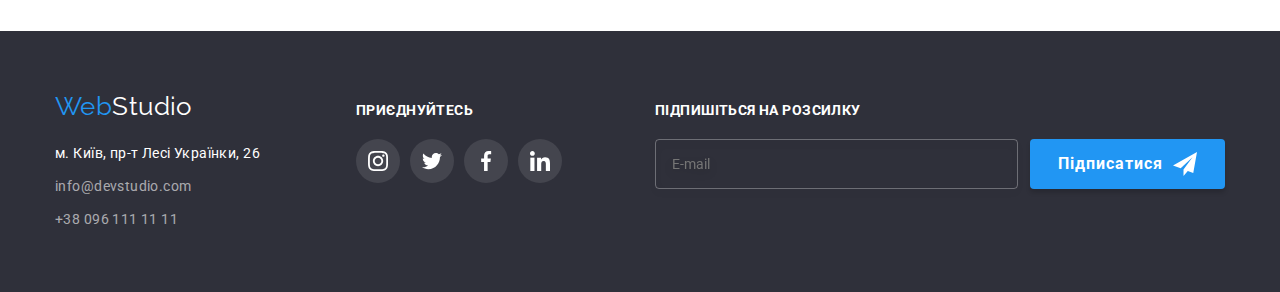
==== commit 0d020111: "project last version" ====
--- a/portfolio.html
+++ b/portfolio.html
@@ -5,6 +5,7 @@
     <meta http-equiv="X-UA-Compatible" content="IE=edge">
     <meta name="viewport" content="width=device-width, initial-scale=1.0">
     <title>Portfolio</title>
+    <link rel="icon" href="./images/page.png">
     <link rel="stylesheet" href="https://cdnjs.cloudflare.com/ajax/libs/modern-normalize/1.1.0/modern-normalize.min.css">
     <link href="https://fonts.googleapis.com/css2?family=Raleway:wght@700&family=Roboto:wght@400;500;700;900&display=swap" rel="stylesheet">
     <link href="./css/main.min.css" rel="stylesheet">
@@ -17,31 +18,97 @@
                 <ul class="nav__list">
                     <li><a class="nav__link" href="./index.html">Студія</a></li>
                     <li><a class="nav__link nav__link--current" href="./portfolio.html">Портфоліо</a></li>
-                    <li><a class="nav__link" href="#">Контакти</a></li>
+                    <li><a class="nav__link" href="#contacts">Контакти</a></li>
                 </ul>
             </nav>
             <ul class="contacts">
                 <li><a class="contacts__link" href="mailto:info@devstudio.com"><svg width="16px" height="12px"><use href="./images/icons.svg#mail"></use></svg>info@devstudio.com</a></li>
                 <li><a class="contacts__link" href="tel:+380961111111"><svg width="10px" height="16px"><use href="./images/icons.svg#phone"></use></svg>+38 096 111 11 11</a></li>
             </ul>
+            <button type="button" class="menu-button" aria-expanded="false" data-menu-button>
+                <svg width="40" height="40" aria-label="mobile-menu-switch">
+                    <use class="icon__close" href="./images/icons.svg#close-menu"></use>
+                    <use class="icon__menu" href="./images/icons.svg#menu"></use>
+                </svg>
+            </button>
+            <div class="mobile__menu">
+                <button type="button" class="list-button" aria-expanded="false" data-close-button>
+                    <svg
+                        class="list__button-icon"
+                        width="40" 
+                        height="40"
+                        aria-label="mobile-menu-switch"
+                    >
+                        <use class="icon__crose" href="./images/icons.svg#close-menu"></use>
+                    </svg>
+                </button>
+                <ul class="mobile__list">
+                    <li class="mobile__item">
+                        <a class="mobile__link" href="index.html ">Студія</a>
+                    </li>
+                    <li class="mobile__item">
+                        <a class="mobile__link mobile__link--current" href="portfolio.html">Портфоліо</a>
+                    </li>
+                    <li class="mobile__item">
+                        <a class="mobile__link" href="#contacts">Контакти</a>
+                    </li>
+                </ul>
+                <div class="mobile__contacts">
+                    <ul class="mobile__phone-email">
+                        <li class="mobile__phone">
+                            <a class="mobile__phone-link" href="tel:+380961111111">+38 096 111 11 11</a>
+                        </li>
+                        <li class="mobile__email">
+                            <a class="mobile__email-link" href="mailto:info@devstudio.com">info@devstudio.com</a>
+                        </li>
+                    </ul>
+                    <ul class="mobile__social">
+                        <li class="mobile__social-item">
+                            <a class="mobile__social-link" href="#">Instagram</a>
+                        </li>
+                        <li class="mobile__social-item">
+                            <a class="mobile__social-link" href="#">Twitter</a>
+                        </li>
+                        <li class="mobile__social-item">
+                            <a class="mobile__social-link" href="#">Facebook</a>
+                        </li>
+                        <li class="mobile__social-item">
+                            <a class="mobile__social-link" href="#">LinkedIn</a>
+                        </li>
+                    </ul>
+                </div>
+            </div>
         </div>
     </header>
     <main>
         <section class="portfolio section">
             <h1 class="portfolio__title">Портфоліо</h1>
             <ul class="portfolio__filter-btn-list">
-                <li><button class="portfolio__filter-btn" type="button">Усі</button></li>
-                <li><button class="portfolio__filter-btn" type="button">Веб-сайти</button></li>
-                <li><button class="portfolio__filter-btn" type="button">Додатки</button></li>
-                <li><button class="portfolio__filter-btn" type="button">Дизайн</button></li>
-                <li><button class="portfolio__filter-btn" type="button">Маркетинг</button></li>
+                <div class="portfolio__filter-btn-wrapper">
+                    <li><button class="portfolio__filter-btn" type="button">Усі</button></li>
+                    <li><button class="portfolio__filter-btn" type="button">Веб-сайти</button></li>
+                    <li><button class="portfolio__filter-btn" type="button">Додатки</button></li>
+                </div>
+                <div class="portfolio__filter-btn-wrapper">
+                    <li><button class="portfolio__filter-btn" type="button">Дизайн</button></li>
+                    <li><button class="portfolio__filter-btn" type="button">Маркетинг</button></li>
+                </div>
             </ul>
             <div class="container">
                 <ul class="portfolio__card-list">
                     <li>
                         <a class="portfolio__card-link" href="#">
                             <div class="portfolio__card-pic">
-                                <img src="./images/portfolio-img1.jpg" width="370" height="294" alt="Технокряк">
+                                <img 
+                                    srcset="
+                                        ./images/portfolio/img_desktop-@1x.jpg 370w, 
+                                        ./images/portfolio/img_tablet-@1x.jpg 354w, 
+                                        ./images/portfolio/img_mobile-@1x.jpg 450w
+                                    " 
+                                    sizes="(min-width: 1200px) 370px, (min-width: 768px) 354px, (min-width: 480px) 450px, 100%" 
+                                    src="./images/portfolio/img_desktop-@1x.jpg"
+                                    alt="Технокряк"
+                                >
                                 <p class="portfolio__card-detail">Ресурс пропонує комплексні пропозиції з різним рівнем функціоналу та сервісів. Все це дозволить відвідувачу отримати вичерпні відомості про компанію чи приватну особу.</p>
                             </div>
                             <div class="portfolio__card-desc">
@@ -53,7 +120,16 @@
                     <li>
                         <a class="portfolio__card-link" href="#">
                             <div class="portfolio__card-pic">
-                                <img src="./images/portfolio-img2.jpg" width="370" height="294" alt="New Orlean vs Golden Star">
+                                <img 
+                                    srcset="
+                                        ./images/portfolio/img_desktop-@1x-1.jpg 370w, 
+                                        ./images/portfolio/img_tablet-@1x-1.jpg 354w, 
+                                        ./images/portfolio/img_mobile-@1x-1.jpg 450w
+                                    " 
+                                    sizes="(min-width: 1200px) 370px, (min-width: 768px) 354px, (min-width: 480px) 450px, 100%" 
+                                    src="./images/portfolio/img_desktop-@1x-1.jpg"
+                                    alt="New Orlean vs Golden Star"
+                                >
                                 <p class="portfolio__card-detail">Ресурс пропонує комплексні пропозиції з різним рівнем функціоналу та сервісів. Все це дозволить відвідувачу отримати вичерпні відомості про компанію чи приватну особу.</p>
                             </div>
                             <div class="portfolio__card-desc">
@@ -65,7 +141,16 @@
                     <li>
                         <a class="portfolio__card-link" href="#">
                             <div class="portfolio__card-pic">
-                                <img src="./images/portfolio-img3.jpg" width="370" height="294" alt="Seafood">
+                                <img 
+                                    srcset="
+                                        ./images/portfolio/img_desktop-@1x-2.jpg 370w, 
+                                        ./images/portfolio/img_tablet-@1x-2.jpg 354w, 
+                                        ./images/portfolio/img_mobile-@1x-2.jpg 450w
+                                    " 
+                                    sizes="(min-width: 1200px) 370px, (min-width: 768px) 354px, (min-width: 480px) 450px, 100%" 
+                                    src="./images/portfolio/img_desktop-@1x-2.jpg" 
+                                    alt="Seafood"
+                                >
                                 <p class="portfolio__card-detail">Ресурс пропонує комплексні пропозиції з різним рівнем функціоналу та сервісів. Все це дозволить відвідувачу отримати вичерпні відомості про компанію чи приватну особу.</p>
                             </div>
                             <div class="portfolio__card-desc">
@@ -77,7 +162,16 @@
                     <li>
                         <a class="portfolio__card-link" href="#">
                             <div class="portfolio__card-pic">
-                                <img src="./images/portfolio-img4.jpg" width="370" height="294" alt="Prime">
+                                <img 
+                                    srcset="
+                                        ./images/portfolio/img_desktop-@1x-3.jpg 370w, 
+                                        ./images/portfolio/img_tablet-@1x-3.jpg 354w, 
+                                        ./images/portfolio/img_mobile-@1x-3.jpg 450w
+                                    " 
+                                    sizes="(min-width: 1200px) 370px, (min-width: 768px) 354px, (min-width: 480px) 450px, 100%" 
+                                    src="./images/portfolio/img_desktop-@1x-3.jpg" 
+                                    alt="Prime"
+                                >
                                 <p class="portfolio__card-detail">Ресурс пропонує комплексні пропозиції з різним рівнем функціоналу та сервісів. Все це дозволить відвідувачу отримати вичерпні відомості про компанію чи приватну особу.</p>
                             </div>
                             <div class="portfolio__card-desc">
@@ -89,7 +183,16 @@
                     <li>
                         <a class="portfolio__card-link" href="#">
                             <div class="portfolio__card-pic">
-                                <img src="./images/portfolio-img5.jpg" width="370" height="294" alt="Boxes">
+                                <img 
+                                    srcset="
+                                        ./images/portfolio/img_desktop-@1x-4.jpg 370w, 
+                                        ./images/portfolio/img_tablet-@1x-4.jpg 354w, 
+                                        ./images/portfolio/img_mobile-@1x-4.jpg 450w
+                                    " 
+                                    sizes="(min-width: 1200px) 370px, (min-width: 768px) 354px, (min-width: 480px) 450px, 100%" 
+                                    src="./images/portfolio/img_desktop-@1x-4.jpg" 
+                                    alt="Boxes"
+                                >
                                 <p class="portfolio__card-detail">Ресурс пропонує комплексні пропозиції з різним рівнем функціоналу та сервісів. Все це дозволить відвідувачу отримати вичерпні відомості про компанію чи приватну особу.</p>
                             </div>
                             <div class="portfolio__card-desc">
@@ -101,7 +204,16 @@
                     <li>
                         <a class="portfolio__card-link" href="#">
                             <div class="portfolio__card-pic">
-                                <img src="./images/portfolio-img6.jpg" width="370" height="294" alt="Inspiration has no descriptions">
+                                <img 
+                                    srcset="
+                                        ./images/portfolio/img_desktop-@1x-5.jpg 370w, 
+                                        ./images/portfolio/img_tablet-@1x-5.jpg 354w, 
+                                        ./images/portfolio/img_mobile-@1x-5.jpg 450w
+                                    " 
+                                    sizes="(min-width: 1200px) 370px, (min-width: 768px) 354px, (min-width: 480px) 450px, 100%" 
+                                    src="./images/portfolio/img_desktop-@1x-5.jpg" 
+                                    alt="Inspiration has no descriptions"
+                                >
                                 <p class="portfolio__card-detail">Ресурс пропонує комплексні пропозиції з різним рівнем функціоналу та сервісів. Все це дозволить відвідувачу отримати вичерпні відомості про компанію чи приватну особу.</p>
                             </div>
                             <div class="portfolio__card-desc">
@@ -113,7 +225,16 @@
                     <li>
                         <a class="portfolio__card-link" href="#">
                             <div class="portfolio__card-pic">
-                                <img src="./images/portfolio-img7.jpg" width="370" height="294" alt="Limited Edition">
+                                <img 
+                                    srcset="
+                                        ./images/portfolio/img_desktop-@1x-6.jpg 370w, 
+                                        ./images/portfolio/img_tablet-@1x-6.jpg 354w, 
+                                        ./images/portfolio/img_mobile-@1x-6.jpg 450w
+                                    " 
+                                    sizes="(min-width: 1200px) 370px, (min-width: 768px) 354px, (min-width: 480px) 450px, 100%" 
+                                    src="./images/portfolio/img_desktop-@1x-6.jpg" 
+                                    alt="Limited Edition"
+                                >
                                 <p class="portfolio__card-detail">Ресурс пропонує комплексні пропозиції з різним рівнем функціоналу та сервісів. Все це дозволить відвідувачу отримати вичерпні відомості про компанію чи приватну особу.</p>
                             </div>
                             <div class="portfolio__card-desc">
@@ -125,7 +246,16 @@
                     <li>
                         <a class="portfolio__card-link" href="#">
                             <div class="portfolio__card-pic">
-                                <img src="./images/portfolio-img8.jpg" width="370" height="294" alt="LAB">
+                                <img 
+                                    srcset="
+                                        ./images/portfolio/img_desktop-@1x-7.jpg 370w, 
+                                        ./images/portfolio/img_tablet-@1x-7.jpg 354w, 
+                                        ./images/portfolio/img_mobile-@1x-7.jpg 450w
+                                    " 
+                                    sizes="(min-width: 1200px) 370px, (min-width: 768px) 354px, (min-width: 480px) 450px, 100%" 
+                                    src="./images/portfolio/img_desktop-@1x-7.jpg" 
+                                    alt="LAB"
+                                >
                                 <p class="portfolio__card-detail">Ресурс пропонує комплексні пропозиції з різним рівнем функціоналу та сервісів. Все це дозволить відвідувачу отримати вичерпні відомості про компанію чи приватну особу.</p>
                             </div>
                             <div class="portfolio__card-desc">
@@ -137,7 +267,16 @@
                     <li>
                         <a class="portfolio__card-link" href="#">
                             <div class="portfolio__card-pic">
-                                <img src="./images/portfolio-img9.jpg" width="370" height="294" alt="Growing Business">
+                                <img 
+                                    srcset="
+                                        ./images/portfolio/img_desktop-@1x-8.jpg 370w, 
+                                        ./images/portfolio/img_tablet-@1x-8.jpg 354w, 
+                                        ./images/portfolio/img_mobile-@1x-8.jpg 450w
+                                    " 
+                                    sizes="(min-width: 1200px) 370px, (min-width: 768px) 354px, (min-width: 480px) 450px, 100%" 
+                                    src="./images/portfolio/img_desktop-@1x-8.jpg" 
+                                    alt="Growing Business"
+                                >
                                 <p class="portfolio__card-detail">Ресурс пропонує комплексні пропозиції з різним рівнем функціоналу та сервісів. Все це дозволить відвідувачу отримати вичерпні відомості про компанію чи приватну особу.</p>
                             </div>
                             <div class="portfolio__card-desc">
@@ -152,24 +291,26 @@
     </main>
     <footer class="footer">
         <div class="footer__container container">
-            <div>
-                <a href="./index.html" class="footer__logo logo">Web<span class="logo__white">Studio</span></a>
-                <address class="address">
-                    <ul class="address__list">
-                        <li class="address__item"><a class="address__link address__link--location" href="#">м. Київ, пр-т Лесі Українки, 26</a></li>
-                        <li class="address__item"><a class="address__link" href="mailto:info@devstudio.com">info@devstudio.com</a></li>
-                        <li class="address__item"><a class="address__link" href="tel:+380961111111">+38 096 111 11 11</a></li>
+            <div class="footer__wrapper">
+                <div class="footer__address-container">
+                    <a href="#" class="footer__logo logo">Web<span class="logo__white">Studio</span></a>
+                    <address class="address" id="contacts">
+                        <ul class="address__list">
+                            <li class="address__item"><a class="address__link address__link--location" href="https://goo.gl/maps/fZo2k1cUa9zQ5Dhi6" target="_blank">м. Київ, пр-т Лесі Українки, 26</a></li>
+                            <li class="address__item"><a class="address__link" href="mailto:info@devstudio.com">info@devstudio.com</a></li>
+                            <li class="address__item address__item--marg"><a class="address__link" href="tel:+380961111111">+38 096 111 11 11</a></li>
+                        </ul>
+                    </address>
+                </div>
+                <div class="social">
+                    <p class="social__title">ПРИЄДНУЙТЕСЬ</p>
+                    <ul class="social__list">
+                        <li class="social__item"><a class="social__link" href="https://www.instagram.com/" target="_blank"><svg width="20px" height="20px"><use href="./images/icons.svg#instagram"></use></svg></a></li>
+                        <li class="social__item"><a class="social__link" href="https://twitter.com/" target="_blank"><svg width="20px" height="20px"><use href="./images/icons.svg#twitter"></use></svg></a></li>
+                        <li class="social__item"><a class="social__link" href="https://www.facebook.com/" target="_blank"><svg width="20px" height="20px"><use href="./images/icons.svg#facebook"></use></svg></a></li>
+                        <li class="social__item"><a class="social__link" href="https://www.linkedin.com/" target="_blank"><svg width="20px" height="20px"><use href="./images/icons.svg#linkedin"></use></svg></a></li>
                     </ul>
-                </address>
-            </div>
-            <div class="social">
-                <p class="social__title">ПРИЄДНУЙТЕСЬ</p>
-                <ul class="social__list">
-                    <li class="social__item"><a class="social__link" href="#"><svg width="20px" height="20px"><use href="./images/icons.svg#instagram"></use></svg></a></li>
-                    <li class="social__item"><a class="social__link" href="#"><svg width="20px" height="20px"><use href="./images/icons.svg#twitter"></use></svg></a></li>
-                    <li class="social__item"><a class="social__link" href="#"><svg width="20px" height="20px"><use href="./images/icons.svg#facebook"></use></svg></a></li>
-                    <li class="social__item"><a class="social__link" href="#"><svg width="20px" height="20px"><use href="./images/icons.svg#linkedin"></use></svg></a></li>
-                </ul>
+                </div>
             </div>
             <label class="newsletter">
                 <span class="newsletter__title">ПІДПИШІТЬСЯ НА РОЗСИЛКУ</span>
@@ -180,5 +321,6 @@
             </label>
         </div>
     </footer>
+    <script defer src="./js/mobile-menu.js"></script>
 </body>
 </html>--- a/css/main.min.css
+++ b/css/main.min.css
@@ -1 +1 @@
-:root{--main-text-color: #212121;--additional-text-color: #757575;--additional-bg-text-color: #2196F3;--black-color: #000000;--white-color: #FFFFFF;--additional-bg-color: #2F303A;--team-section-bg-color: #F5F4FA;--team-card-icon-color: #AFB1B8;--svg-bg-color: rgba(255, 255, 255, 0.1);--adress-list-color: rgba(255, 255, 255, 0.6);--what-we-are-doing-bg-color: rgba(47, 48, 58, 0.8);--portfolio-hover-bg-color: rgba(33, 150, 243, 0.9);--backdrop-bg-color: rgba(0, 0, 0, 0.2);--input-placeholder-color: rgba(117, 117, 117, 0.5)}.visually-hidden{position:absolute;white-space:nowrap;width:1px;height:1px;overflow:hidden;border:0;padding:0;clip:rect(0 0 0 0);-webkit-clip-path:inset(50%);clip-path:inset(50%);margin:-1px}.is-hidden{opacity:0;visibility:hidden;pointer-events:none}@-webkit-keyframes cursorMoveOut{from{-webkit-transform:translateY(100%);transform:translateY(100%);opacity:0}to{-webkit-transform:translateY(0);transform:translateY(0);opacity:1}}@keyframes cursorMoveOut{from{-webkit-transform:translateY(100%);transform:translateY(100%);opacity:0}to{-webkit-transform:translateY(0);transform:translateY(0);opacity:1}}@-webkit-keyframes cursorMoveIn{from{-webkit-transform:translateY(0);transform:translateY(0);opacity:1}to{-webkit-transform:translateY(100%);transform:translateY(100%);opacity:0}}@keyframes cursorMoveIn{from{-webkit-transform:translateY(0);transform:translateY(0);opacity:1}to{-webkit-transform:translateY(100%);transform:translateY(100%);opacity:0}}body{font-family:"Roboto";font-size:14px;letter-spacing:.03em;background:var(--white-color);color:var(--main-text-color)}.section{padding:60px 0 60px 0}@media screen and (min-width: 1200px){.section{padding:94px 0 94px 0}}.sec-title{margin-bottom:30px;text-align:center;font-weight:700;font-size:28px;line-height:1.16}@media screen and (min-width: 1200px){.sec-title{font-size:36px;margin-bottom:50px}}h1,h2,h3,ul,p{margin:0;padding:0}img{display:block;max-width:100%;height:auto}.container{width:100%;padding:0 15px 0 15px;margin-left:auto;margin-right:auto}@media screen and (min-width: 480px){.container{max-width:480px}}@media screen and (min-width: 768px){.container{max-width:768px}}@media screen and (min-width: 1200px){.container{max-width:1200px}}.backdrop{position:fixed;top:0;left:0;width:100%;height:100%;background:var(--backdrop-bg-color);-webkit-transition:opacity,visibility;transition:opacity,visibility;-webkit-transition-duration:250ms;transition-duration:250ms;-webkit-transition-timing-function:cubic-bezier(0.4, 0, 0.2, 1);transition-timing-function:cubic-bezier(0.4, 0, 0.2, 1)}.logo{font-family:"Raleway";font-size:24px;line-height:1.16;color:var(--additional-bg-text-color);text-decoration:none}@media screen and (min-width: 1200px){.logo{font-size:26px;line-height:1.19}}.logo__dark{color:var(--black-color)}@media screen and (min-width: 1200px){.logo__dark{font-size:26px;line-height:1.19}}.logo__white{color:var(--white-color)}.checkbox__uncheck{-webkit-transition-property:opacity;transition-property:opacity;-webkit-transition-duration:250ms;transition-duration:250ms;-webkit-transition-timing-function:cubic-bezier(0.4, 0, 0.2, 1);transition-timing-function:cubic-bezier(0.4, 0, 0.2, 1)}.checkbox__check{opacity:0;-webkit-transition-property:opacity;transition-property:opacity;-webkit-transition-duration:250ms;transition-duration:250ms;-webkit-transition-timing-function:cubic-bezier(0.4, 0, 0.2, 1);transition-timing-function:cubic-bezier(0.4, 0, 0.2, 1)}.checkbox:checked+.checkbox__icon .checkbox__uncheck{opacity:0}.checkbox:checked+.checkbox__icon .checkbox__check{opacity:1}.header{border-bottom:1px solid #ececec;height:60px;display:-webkit-box;display:-ms-flexbox;display:flex;-webkit-box-align:center;-ms-flex-align:center;align-items:center}@media screen and (min-width: 768px){.header{height:80px}}.header__container{display:-webkit-box;display:-ms-flexbox;display:flex;-webkit-box-align:center;-ms-flex-align:center;align-items:center;-webkit-box-pack:center;-ms-flex-pack:center;justify-content:center}.nav{display:-webkit-box;display:-ms-flexbox;display:flex;-webkit-box-align:center;-ms-flex-align:center;align-items:center}@media screen and (min-width: 768px){.nav{-webkit-column-gap:88px;-moz-column-gap:88px;column-gap:88px}}@media screen and (min-width: 1200px){.nav{-webkit-column-gap:93px;-moz-column-gap:93px;column-gap:93px}}.nav__list{display:-webkit-box;display:-ms-flexbox;display:flex;-webkit-column-gap:50px;-moz-column-gap:50px;column-gap:50px;list-style:none;visibility:hidden}@media screen and (min-width: 768px){.nav__list{visibility:visible}}.nav__link{font-weight:500;line-height:1.14;letter-spacing:.02em;color:var(--main-text-color);text-decoration:none;-webkit-transition-property:color;transition-property:color;-webkit-transition-duration:250ms;transition-duration:250ms;-webkit-transition-timing-function:cubic-bezier(0.4, 0, 0.2, 1);transition-timing-function:cubic-bezier(0.4, 0, 0.2, 1)}.nav__link:hover,.nav__link :focus{color:var(--additional-bg-text-color);fill:var(--additional-bg-text-color)}.nav__link--current{position:relative;color:var(--additional-bg-text-color)}.nav__link--current::after{content:"";width:100%;height:4px;top:45.5px;left:0;position:absolute;background:var(--additional-bg-text-color);border-radius:2px}.contacts{margin-left:auto;list-style:none;display:none}@media screen and (min-width: 768px){.contacts{display:-webkit-box;display:-ms-flexbox;display:flex;-webkit-column-gap:0;-moz-column-gap:0;column-gap:0;-webkit-box-orient:vertical;-webkit-box-direction:normal;-ms-flex-direction:column;flex-direction:column;row-gap:10px}}@media screen and (min-width: 1200px){.contacts{-webkit-box-orient:horizontal;-webkit-box-direction:normal;-ms-flex-direction:row;flex-direction:row;-webkit-column-gap:30px;-moz-column-gap:30px;column-gap:30px}}.contacts__link{fill:var(--additional-text-color);display:-webkit-box;display:-ms-flexbox;display:flex;-webkit-box-align:center;-ms-flex-align:center;align-items:center;-webkit-column-gap:10px;-moz-column-gap:10px;column-gap:10px;font-weight:500;line-height:1.14;letter-spacing:.02em;color:var(--additional-text-color);text-decoration:none;-webkit-transition-property:color,fill;transition-property:color,fill;-webkit-transition-duration:250ms;transition-duration:250ms;-webkit-transition-timing-function:cubic-bezier(0.4, 0, 0.2, 1);transition-timing-function:cubic-bezier(0.4, 0, 0.2, 1)}.contacts__link:hover,.contacts__link :focus{color:var(--additional-bg-text-color);fill:var(--additional-bg-text-color)}.hero{background-image:-webkit-gradient(linear, left top, left bottom, from(rgba(47, 48, 58, 0.4)), to(rgba(47, 48, 58, 0.4))),url(../images/hero-mobile-x1.jpg);background-image:linear-gradient(rgba(47, 48, 58, 0.4), rgba(47, 48, 58, 0.4)),url(../images/hero-mobile-x1.jpg);background-size:cover;background-position:center;padding:118px 0 118px 0;display:-webkit-box;display:-ms-flexbox;display:flex;-webkit-box-orient:vertical;-webkit-box-direction:normal;-ms-flex-direction:column;flex-direction:column;-webkit-box-pack:center;-ms-flex-pack:center;justify-content:center;-webkit-box-align:center;-ms-flex-align:center;align-items:center;row-gap:30px;margin-left:auto;margin-right:auto}@media(-webkit-min-device-pixel-ratio: 2), (min-resolution: 2dppx){.hero{background-image:-webkit-gradient(linear, left bottom, left top, from(rgba(47, 48, 58, 0.4)), to(rgba(47, 48, 58, 0.4))),url(../images/hero-mobile-x2.jpg);background-image:linear-gradient(to top, rgba(47, 48, 58, 0.4), rgba(47, 48, 58, 0.4)),url(../images/hero-mobile-x2.jpg)}}@media screen and (min-width: 768px){.hero{background-image:-webkit-gradient(linear, left top, left bottom, from(rgba(47, 48, 58, 0.4)), to(rgba(47, 48, 58, 0.4))),url(../images/hero-tablet-x1.jpg);background-image:linear-gradient(rgba(47, 48, 58, 0.4), rgba(47, 48, 58, 0.4)),url(../images/hero-tablet-x1.jpg);padding:118px 0 118px 0}}@media screen and (min-width: 768px)and (-webkit-min-device-pixel-ratio: 2), screen and (min-width: 768px)and (min-resolution: 2dppx){.hero{background-image:-webkit-gradient(linear, left bottom, left top, from(rgba(47, 48, 58, 0.4)), to(rgba(47, 48, 58, 0.4))),url(../images/hero-tablet-x2.jpg);background-image:linear-gradient(to top, rgba(47, 48, 58, 0.4), rgba(47, 48, 58, 0.4)),url(../images/hero-tablet-x2.jpg)}}@media screen and (min-width: 1200px){.hero{background-image:-webkit-gradient(linear, left top, left bottom, from(rgba(47, 48, 58, 0.4)), to(rgba(47, 48, 58, 0.4))),url(../images/hero-desktop-x1.jpg);background-image:linear-gradient(rgba(47, 48, 58, 0.4), rgba(47, 48, 58, 0.4)),url(../images/hero-desktop-x1.jpg);padding:200px 0 200px 0;max-width:1600px}}@media screen and (min-width: 1200px)and (-webkit-min-device-pixel-ratio: 2), screen and (min-width: 1200px)and (min-resolution: 2dppx){.hero{background-image:-webkit-gradient(linear, left bottom, left top, from(rgba(47, 48, 58, 0.4)), to(rgba(47, 48, 58, 0.4))),url(../images/hero-desktop-x2.jpg);background-image:linear-gradient(to top, rgba(47, 48, 58, 0.4), rgba(47, 48, 58, 0.4)),url(../images/hero-desktop-x2.jpg)}}.hero__title{text-align:center;font-weight:900;font-size:26px;line-height:1.62;letter-spacing:.06em;text-transform:uppercase;color:var(--white-color);max-width:481px}@media screen and (min-width: 1200px){.hero__title{font-size:44px;line-height:1.36;max-width:696px}}.hero__button{cursor:pointer;padding:10px 24px 10px 24px;background:var(--additional-bg-text-color);-webkit-box-shadow:0px 4px 4px rgba(0,0,0,.15);box-shadow:0px 4px 4px rgba(0,0,0,.15);border:none;border-radius:4px;font-weight:700;font-size:16px;line-height:1.88;letter-spacing:.06em;color:var(--white-color)}@media screen and (min-width: 1200px){.hero__button{padding:10px 32px 10px 32px}}.advantages__title{display:none}.advantages__list{display:grid;grid-template-columns:1fr;row-gap:30px;list-style:none}@media screen and (min-width: 768px){.advantages__list{grid-template-columns:1fr 1fr;gap:30px}}@media screen and (min-width: 1200px){.advantages__list{grid-template-columns:1fr 1fr 1fr 1fr;gap:0;-webkit-column-gap:30px;-moz-column-gap:30px;column-gap:30px}}.advantages__item{max-width:100%}.thumb-container{height:120px;display:-webkit-box;display:-ms-flexbox;display:flex;-webkit-box-align:center;-ms-flex-align:center;align-items:center;-webkit-box-pack:center;-ms-flex-pack:center;justify-content:center;margin-bottom:30px;background:var(--team-section-bg-color)}.advantages__subtitle{margin-bottom:10px;font-size:14px;font-weight:700;line-height:1.14;text-transform:uppercase}.advantages__desc{font-weight:400;line-height:1.71;color:var(--additional-text-color)}.activity{padding-top:0;display:none}@media screen and (min-width: 1200px){.activity{display:block}}.activity__list{display:-webkit-box;display:-ms-flexbox;display:flex;-webkit-column-gap:30px;-moz-column-gap:30px;column-gap:30px;list-style:none}.activity__item{position:relative}.activity__desc{width:100%;position:absolute;bottom:0;padding:27px 0 27px 0;font-weight:700;line-height:1.14;text-align:center;text-transform:uppercase;color:var(--white-color);background:var(--what-we-are-doing-bg-color)}.team{background:var(--team-section-bg-color)}.team__list{display:grid;grid-template-columns:1fr;row-gap:30px;-webkit-box-pack:center;-ms-flex-pack:center;justify-content:center;-webkit-box-align:center;-ms-flex-align:center;align-items:center;list-style:none}@media screen and (min-width: 768px){.team__list{grid-template-columns:1fr 1fr;gap:30px}}@media screen and (min-width: 1200px){.team__list{grid-template-columns:1fr 1fr 1fr 1fr;gap:0;-webkit-column-gap:30px;-moz-column-gap:30px;column-gap:30px}}.team__item{width:100%;background:var(--white-color);-webkit-box-shadow:0px 1px 3px rgba(0,0,0,.12),0px 1px 1px rgba(0,0,0,.14),0px 2px 1px rgba(0,0,0,.2);box-shadow:0px 1px 3px rgba(0,0,0,.12),0px 1px 1px rgba(0,0,0,.14),0px 2px 1px rgba(0,0,0,.2);border-radius:0px 0px 4px 4px}.team__card{padding:30px 0 24px 0}@media screen and (min-width: 1200px){.team__card{padding:30px 0 30px 0}}.team__subtitle{margin-bottom:10px;font-weight:500;font-size:16px;line-height:1.19;text-align:center}.team__desc{font-size:16px;line-height:1.19;text-align:center;color:var(--additional-text-color);margin-bottom:16px}.team__social-list{display:-webkit-box;display:-ms-flexbox;display:flex;-webkit-column-gap:10px;-moz-column-gap:10px;column-gap:10px;-webkit-box-pack:center;-ms-flex-pack:center;justify-content:center;list-style:none}.team__social-item{width:44px;height:44px;border-radius:50%;-webkit-box-shadow:none;box-shadow:none;-webkit-transition-property:background-color;transition-property:background-color;-webkit-transition-duration:250ms;transition-duration:250ms;-webkit-transition-timing-function:cubic-bezier(0.4, 0, 0.2, 1);transition-timing-function:cubic-bezier(0.4, 0, 0.2, 1)}.team__social-item:hover,.team__social-item :focus{background-color:var(--additional-bg-text-color);fill:var(--white-color)}.team__social-link{fill:var(--team-card-icon-color);height:100%;width:100%;border-radius:50%;display:-webkit-box;display:-ms-flexbox;display:flex;-webkit-box-pack:center;-ms-flex-pack:center;justify-content:center;-webkit-box-align:center;-ms-flex-align:center;align-items:center;-webkit-transition-property:fill;transition-property:fill;-webkit-transition-duration:250ms;transition-duration:250ms;-webkit-transition-timing-function:cubic-bezier(0.4, 0, 0.2, 1);transition-timing-function:cubic-bezier(0.4, 0, 0.2, 1)}.team__social-link:hover,.team__social-link :focus{background-color:var(--additional-bg-text-color);fill:var(--white-color)}.regulars__list{display:grid;grid-template-columns:1fr 1fr;gap:30px;list-style:none}@media screen and (min-width: 768px){.regulars__list{grid-template-columns:1fr 1fr 1fr}}@media screen and (min-width: 1200px){.regulars__list{grid-template-columns:1fr 1fr 1fr 1fr 1fr 1fr;gap:0;-webkit-column-gap:30px;-moz-column-gap:30px;column-gap:30px}}.regulars__item{width:100%;height:92px;border-radius:4px}.regulars__link{fill:var(--team-card-icon-color);border-radius:4px;height:100%;width:100%;display:-webkit-box;display:-ms-flexbox;display:flex;-webkit-box-pack:center;-ms-flex-pack:center;justify-content:center;-webkit-box-align:center;-ms-flex-align:center;align-items:center;border:1px solid #afb1b8;border-radius:4px;-webkit-transition-property:border-color,fill;transition-property:border-color,fill;-webkit-transition-duration:250ms;transition-duration:250ms;-webkit-transition-timing-function:cubic-bezier(0.4, 0, 0.2, 1);transition-timing-function:cubic-bezier(0.4, 0, 0.2, 1)}.regulars__link:hover,.regulars__link :focus{fill:var(--additional-bg-text-color);border-color:var(--additional-bg-text-color)}.address__list{width:231px;list-style:none;display:-webkit-box;display:-ms-flexbox;display:flex;-webkit-box-orient:vertical;-webkit-box-direction:normal;-ms-flex-direction:column;flex-direction:column;-webkit-box-align:center;-ms-flex-align:center;align-items:center}@media screen and (min-width: 1200px){.address__list{-webkit-box-align:start;-ms-flex-align:start;align-items:flex-start}}.address__item{margin-bottom:9px}.address__item--marg{margin-bottom:0}.address__link{display:inline-block;font-style:normal;line-height:1.71;color:var(--adress-list-color);text-decoration:none}.address__link--location{color:var(--white-color)}.social{display:-webkit-box;display:-ms-flexbox;display:flex;-webkit-box-orient:vertical;-webkit-box-direction:normal;-ms-flex-direction:column;flex-direction:column;-webkit-box-align:center;-ms-flex-align:center;align-items:center}@media screen and (min-width: 1200px){.social{-webkit-box-align:start;-ms-flex-align:start;align-items:flex-start}}.social__title{margin-bottom:20px;font-weight:700;line-height:1.14;text-transform:uppercase;color:var(--white-color)}.social__list{display:-webkit-box;display:-ms-flexbox;display:flex;-webkit-column-gap:10px;-moz-column-gap:10px;column-gap:10px;-webkit-box-pack:center;-ms-flex-pack:center;justify-content:center;list-style:none}.social__item{width:44px;height:44px;border-radius:50%}.social__link{fill:var(--white-color);background:var(--svg-bg-color);height:100%;width:100%;border-radius:50%;display:-webkit-box;display:-ms-flexbox;display:flex;-webkit-box-pack:center;-ms-flex-pack:center;justify-content:center;-webkit-box-align:center;-ms-flex-align:center;align-items:center;-webkit-transition-property:background;transition-property:background;-webkit-transition-duration:250ms;transition-duration:250ms;-webkit-transition-timing-function:cubic-bezier(0.4, 0, 0.2, 1);transition-timing-function:cubic-bezier(0.4, 0, 0.2, 1)}.social__link:hover,.social__link :focus{background:var(--additional-bg-text-color)}.newsletter{width:100%;display:-webkit-box;display:-ms-flexbox;display:flex;-webkit-box-orient:vertical;-webkit-box-direction:normal;-ms-flex-direction:column;flex-direction:column;-webkit-box-align:center;-ms-flex-align:center;align-items:center}@media screen and (min-width: 1200px){.newsletter{display:inline-block}}.newsletter__title{font-weight:700;line-height:1.14;text-transform:uppercase;color:var(--white-color)}.newsletter__container{display:-webkit-box;display:-ms-flexbox;display:flex;row-gap:20px;-webkit-box-pack:center;-ms-flex-pack:center;justify-content:center;-webkit-box-align:center;-ms-flex-align:center;align-items:center;margin-top:20px;-webkit-box-orient:vertical;-webkit-box-direction:normal;-ms-flex-direction:column;flex-direction:column}@media screen and (min-width: 1200px){.newsletter__container{-webkit-column-gap:12px;-moz-column-gap:12px;column-gap:12px;-webkit-box-orient:horizontal;-webkit-box-direction:normal;-ms-flex-direction:row;flex-direction:row;row-gap:0}}.newsletter__input{padding:15px 0 15px 16px;border:1px solid rgba(255,255,255,.3);-webkit-filter:drop-shadow(0px 4px 4px rgba(0, 0, 0, 0.15));filter:drop-shadow(0px 4px 4px rgba(0, 0, 0, 0.15));border-radius:4px;background:rgba(0,0,0,0);width:450px;height:50px;color:var(--white-color);cursor:pointer;-webkit-transition-property:border;transition-property:border;-webkit-transition-duration:250ms;transition-duration:250ms;-webkit-transition-timing-function:cubic-bezier(0.4, 0, 0.2, 1);transition-timing-function:cubic-bezier(0.4, 0, 0.2, 1)}@media screen and (min-width: 1200px){.newsletter__input{width:100%}}.newsletter__input:focus{border:1px solid var(--additional-bg-text-color);outline-style:var(--additional-bg-text-color)}.newsletter__btn{cursor:pointer;padding:10px 28px 10px 28px;background:var(--additional-bg-text-color);-webkit-box-shadow:0px 4px 4px rgba(0,0,0,.15);box-shadow:0px 4px 4px rgba(0,0,0,.15);border:none;border-radius:4px;font-weight:700;font-size:16px;line-height:1.88;letter-spacing:.06em;color:var(--white-color);display:-webkit-box;display:-ms-flexbox;display:flex;-webkit-box-align:center;-ms-flex-align:center;align-items:center;-webkit-box-pack:center;-ms-flex-pack:center;justify-content:center;-webkit-column-gap:10px;-moz-column-gap:10px;column-gap:10px}.portfolio__title{display:none}.portfolio__filter-btn-list{display:-webkit-box;display:-ms-flexbox;display:flex;-webkit-column-gap:8px;-moz-column-gap:8px;column-gap:8px;-webkit-box-pack:center;-ms-flex-pack:center;justify-content:center;-webkit-box-align:center;-ms-flex-align:center;align-items:center;margin:0 0 50px 0;list-style:none}.portfolio__filter-btn{font-family:"Roboto";cursor:pointer;padding:6px 25px 6px 25px;background:var(--team-section-bg-color);border-radius:4px;font-weight:500;font-size:16px;line-height:1.62;text-align:center;border:none;-webkit-transition-property:color,background,-webkit-box-shadow;transition-property:color,background,-webkit-box-shadow;transition-property:color,background,box-shadow;transition-property:color,background,box-shadow,-webkit-box-shadow;-webkit-transition-duration:250ms;transition-duration:250ms;-webkit-transition-timing-function:cubic-bezier(0.4, 0, 0.2, 1);transition-timing-function:cubic-bezier(0.4, 0, 0.2, 1)}.portfolio__filter-btn:hover,.portfolio__filter-btn :focus{background:var(--additional-bg-text-color);color:var(--white-color);-webkit-box-shadow:0px 3px 1px rgba(0,0,0,.1),0px 1px 2px rgba(0,0,0,.08),0px 2px 2px rgba(0,0,0,.12);box-shadow:0px 3px 1px rgba(0,0,0,.1),0px 1px 2px rgba(0,0,0,.08),0px 2px 2px rgba(0,0,0,.12)}.portfolio__card-list{display:grid;grid-template-columns:370px 370px 370px;gap:30px;-webkit-box-pack:center;-ms-flex-pack:center;justify-content:center;-webkit-box-align:center;-ms-flex-align:center;align-items:center;list-style:none}.portfolio__card-link{display:block;text-decoration:none;-webkit-transition-property:-webkit-box-shadow;transition-property:-webkit-box-shadow;transition-property:box-shadow;transition-property:box-shadow, -webkit-box-shadow;-webkit-transition-duration:250ms;transition-duration:250ms;-webkit-transition-timing-function:cubic-bezier(0.4, 0, 0.2, 1);transition-timing-function:cubic-bezier(0.4, 0, 0.2, 1)}.portfolio__card-link:hover,.portfolio__card-link :focus{-webkit-box-shadow:0px 1px 1px rgba(0,0,0,.12),0px 4px 4px rgba(0,0,0,.06),1px 4px 6px rgba(0,0,0,.16);box-shadow:0px 1px 1px rgba(0,0,0,.12),0px 4px 4px rgba(0,0,0,.06),1px 4px 6px rgba(0,0,0,.16)}.portfolio__card-link:hover .portfolio__card-detail,.portfolio__card-link :focus .portfolio__card-detail{-webkit-animation:cursorMoveOut 250ms cubic-bezier(0.4, 0, 0.2, 1) forwards;animation:cursorMoveOut 250ms cubic-bezier(0.4, 0, 0.2, 1) forwards}.portfolio__card-pic{display:block;position:relative;overflow:hidden}.portfolio__card-detail{width:100%;position:absolute;top:0;padding:63px 24px 63px 24px;font-size:18px;line-height:1.55;letter-spacing:.03em;color:var(--white-color);background:var(--portfolio-hover-bg-color);opacity:0;-webkit-transform:translateY(100%);transform:translateY(100%);-webkit-animation:cursorMoveIn 250ms cubic-bezier(0.4, 0, 0.2, 1) forwards;animation:cursorMoveIn 250ms cubic-bezier(0.4, 0, 0.2, 1) forwards}.portfolio__card-desc{border:solid #eee;border-width:0 1px 1px 1px;padding:20px 24px 20px 24px}.portfolio__card-title{color:var(--main-text-color);margin-bottom:4px;font-weight:700;font-size:18px;line-height:2;letter-spacing:.06em}.portfolio__card-subtitle{font-size:16px;line-height:1.88;color:var(--additional-text-color)}.footer{background:var(--additional-bg-color);padding:60px 0 60px 0}.footer__wrapper{-webkit-box-align:center;-ms-flex-align:center;align-items:center;display:-webkit-box;display:-ms-flexbox;display:flex;-webkit-box-orient:vertical;-webkit-box-direction:normal;-ms-flex-direction:column;flex-direction:column;row-gap:60px}@media screen and (min-width: 768px){.footer__wrapper{-webkit-box-align:baseline;-ms-flex-align:baseline;align-items:baseline;-webkit-box-orient:horizontal;-webkit-box-direction:normal;-ms-flex-direction:row;flex-direction:row;-webkit-column-gap:165px;-moz-column-gap:165px;column-gap:165px;row-gap:0}}@media screen and (min-width: 1200px){.footer__wrapper{-webkit-column-gap:70px;-moz-column-gap:70px;column-gap:70px;margin-right:23px}}.footer__address-container{display:-webkit-box;display:-ms-flexbox;display:flex;-webkit-box-orient:vertical;-webkit-box-direction:normal;-ms-flex-direction:column;flex-direction:column;-webkit-box-align:center;-ms-flex-align:center;align-items:center}@media screen and (min-width: 1200px){.footer__address-container{-webkit-box-align:start;-ms-flex-align:start;align-items:flex-start}}.footer__container{display:-webkit-box;display:-ms-flexbox;display:flex;-webkit-box-orient:vertical;-webkit-box-direction:normal;-ms-flex-direction:column;flex-direction:column;row-gap:60px;-webkit-box-align:center;-ms-flex-align:center;align-items:center}@media screen and (min-width: 1200px){.footer__container{-webkit-box-orient:horizontal;-webkit-box-direction:normal;-ms-flex-direction:row;flex-direction:row;-webkit-column-gap:70px;-moz-column-gap:70px;column-gap:70px;row-gap:0;-webkit-box-align:baseline;-ms-flex-align:baseline;align-items:baseline}}.footer__logo{display:inline-block;margin:0 0 20px 0}.modal{position:absolute;top:50%;left:50%;-webkit-transform:translate(-50%, -50%);transform:translate(-50%, -50%);width:450px;background:var(--white-color);-webkit-box-shadow:0px 1px 3px rgba(0,0,0,.12),0px 1px 1px rgba(0,0,0,.14),0px 2px 1px rgba(0,0,0,.2);box-shadow:0px 1px 3px rgba(0,0,0,.12),0px 1px 1px rgba(0,0,0,.14),0px 2px 1px rgba(0,0,0,.2);border-radius:4px}@media screen and (min-width: 1200px){.modal{width:528px}}.modal__close{position:absolute;top:8px;right:8px;border:1px solid rgba(0,0,0,.1);border-radius:50%;background:var(--white-color);width:30px;height:30px;display:-webkit-box;display:-ms-flexbox;display:flex;-webkit-box-pack:center;-ms-flex-pack:center;justify-content:center;-webkit-box-align:center;-ms-flex-align:center;align-items:center;padding:0;cursor:pointer;-webkit-transition-property:fill;transition-property:fill;-webkit-transition-duration:250ms;transition-duration:250ms;-webkit-transition-timing-function:cubic-bezier(0.4, 0, 0.2, 1);transition-timing-function:cubic-bezier(0.4, 0, 0.2, 1)}.modal__close:hover,.modal__close :focus{fill:var(--additional-bg-text-color)}.booking-form{padding:20px;margin:20px}.booking-form__title{color:var(--main-text-color);margin-bottom:30px;font-weight:700;font-size:20px;line-height:1.5;text-align:center;letter-spacing:.03em}@media screen and (min-width: 1200px){.booking-form__title{line-height:1.15}}.booking-form__label{margin-bottom:28px;position:relative;display:block}.booking-form__label--comment{margin-bottom:20px;display:block;height:120px}.booking-form__name{position:absolute;font-weight:400;font-size:12px;line-height:1.16;letter-spacing:.01em;color:var(--additional-text-color);-webkit-transform:translateY(-18px);transform:translateY(-18px)}.booking-form__input{width:100%;padding:12px 0 12px 42px;height:40px;border:1px solid rgba(33,33,33,.2);border-radius:4px;cursor:pointer;-webkit-transition-property:border;transition-property:border;-webkit-transition-duration:250ms;transition-duration:250ms;-webkit-transition-timing-function:cubic-bezier(0.4, 0, 0.2, 1);transition-timing-function:cubic-bezier(0.4, 0, 0.2, 1)}.booking-form__input:focus{border:1px solid var(--additional-bg-text-color);outline-style:var(--additional-bg-text-color)}.booking-form__input:focus+.booking-form__icon{fill:var(--additional-bg-text-color)}.booking-form__icon{position:absolute;top:50%;left:15px;-webkit-transform:translateY(-50%);transform:translateY(-50%);fill:var(--main-text-color);-webkit-transition-property:fill;transition-property:fill;-webkit-transition-duration:250ms;transition-duration:250ms;-webkit-transition-timing-function:cubic-bezier(0.4, 0, 0.2, 1);transition-timing-function:cubic-bezier(0.4, 0, 0.2, 1)}.booking-form__text-area{width:100%;padding:12px 16px 12px 16px;height:120px;border:1px solid rgba(33,33,33,.2);border-radius:4px;font-weight:400;font-size:12px;line-height:1.16;letter-spacing:.01em;resize:none;cursor:pointer;-webkit-transition-property:border;transition-property:border;-webkit-transition-duration:250ms;transition-duration:250ms;-webkit-transition-timing-function:cubic-bezier(0.4, 0, 0.2, 1);transition-timing-function:cubic-bezier(0.4, 0, 0.2, 1)}.booking-form__text-area::-webkit-input-placeholder{color:var(--input-placeholder-color)}.booking-form__text-area::-moz-placeholder{color:var(--input-placeholder-color)}.booking-form__text-area:-ms-input-placeholder{color:var(--input-placeholder-color)}.booking-form__text-area::-ms-input-placeholder{color:var(--input-placeholder-color)}.booking-form__text-area::placeholder{color:var(--input-placeholder-color)}.booking-form__text-area:focus{border:1px solid var(--additional-bg-text-color);outline-style:var(--additional-bg-text-color)}.booking-form__agreement{display:-webkit-box;display:-ms-flexbox;display:flex;-webkit-box-orient:vertical;-webkit-box-direction:normal;-ms-flex-direction:column;flex-direction:column;-webkit-box-align:center;-ms-flex-align:center;align-items:center;row-gap:30px}.booking-form__agreement-label{display:-webkit-box;display:-ms-flexbox;display:flex;-webkit-column-gap:7px;-moz-column-gap:7px;column-gap:7px;-webkit-box-align:center;-ms-flex-align:center;align-items:center;-webkit-box-pack:center;-ms-flex-pack:center;justify-content:center}.booking-form__agreement-text{line-height:1.16;font-size:12px;color:var(--additional-text-color);-webkit-user-select:none;-moz-user-select:none;-ms-user-select:none;user-select:none}@media screen and (min-width: 1200px){.booking-form__agreement-text{font-size:14px;line-height:1.71}}.booking-form__agreement-link{color:var(--additional-bg-text-color)}.booking-form__btn{cursor:pointer;padding:10px 52px 10px 52px;background:var(--additional-bg-text-color);-webkit-box-shadow:0px 4px 4px rgba(0,0,0,.15);box-shadow:0px 4px 4px rgba(0,0,0,.15);border:none;border-radius:4px;font-weight:700;font-size:16px;line-height:1.88;letter-spacing:.06em;color:var(--white-color)}.menu-button{display:-webkit-inline-box;display:-ms-inline-flexbox;display:inline-flex;margin:0;padding:0;background-color:rgba(0,0,0,0);border:none}@media screen and (min-width: 320px){.menu-button{margin-left:auto}}@media screen and (min-width: 768px){.menu-button{display:none}}.menu-button .icon__crose{display:none}.menu-button.is-open .icon__crose{display:block}.menu-button.is-open .icon__menu{display:none}.menu-button.is-open+.mobile__menu{-webkit-transform:translateX(0);transform:translateX(0)}.menu-button+.mobile__menu{-webkit-transform:translateX(200%);transform:translateX(200%)}.mobile__menu{padding:40px;position:fixed;top:0;bottom:0;left:0;width:100%;background-color:var(--white-color);-webkit-transition:-webkit-transform 250ms cubic-bezier(0.4, 0, 0.2, 1);transition:-webkit-transform 250ms cubic-bezier(0.4, 0, 0.2, 1);transition:transform 250ms cubic-bezier(0.4, 0, 0.2, 1);transition:transform 250ms cubic-bezier(0.4, 0, 0.2, 1), -webkit-transform 250ms cubic-bezier(0.4, 0, 0.2, 1);display:-webkit-box;display:-ms-flexbox;display:flex;-webkit-box-orient:vertical;-webkit-box-direction:normal;-ms-flex-direction:column;flex-direction:column;z-index:999}@media screen and (min-width: 320px){.mobile__menu{padding:25px}.mobile__menu.is-open{display:block}}@media screen and (min-width: 480px){.mobile__menu{padding:48px}}@media screen and (min-width: 768px){.mobile__menu{display:none}}.mobile__social,.mobile__phone-email{list-style:none}.mobile__list{list-style:none;display:-webkit-box;display:-ms-flexbox;display:flex;-webkit-box-orient:vertical;-webkit-box-direction:normal;-ms-flex-direction:column;flex-direction:column;row-gap:32px}.list-button{position:absolute;top:21px;right:25px;display:-webkit-inline-box;display:-ms-inline-flexbox;display:inline-flex;margin:0;padding:0;background-color:rgba(0,0,0,0);border:none}.list-button:hover{cursor:pointer}.list__button-icon{-webkit-transition:fill 250ms cubic-bezier(0.4, 0, 0.2, 1);transition:fill 250ms cubic-bezier(0.4, 0, 0.2, 1)}.list__button-icon:hover,.list__button-icon:focus{fill:var(--additional-bg-text-color)}.mobile__link{font-size:40px;font-weight:500;color:var(--main-text-color);text-decoration:none;-webkit-transition:color 250ms cubic-bezier(0.4, 0, 0.2, 1);transition:color 250ms cubic-bezier(0.4, 0, 0.2, 1)}.mobile__link:hover,.mobile__link:focus{color:var(--additional-bg-text-color)}.mobile__link--current{color:var(--additional-bg-text-color)}.mobile__contacts{margin-top:auto}.mobile__social{margin-top:64px;display:-webkit-box;display:-ms-flexbox;display:flex}@media screen and (min-width: 320px){.mobile__social{gap:5px}}@media screen and (min-width: 768px){.mobile__social{gap:10px}}.mobile__social-link{font-size:14px;font-weight:500;letter-spacing:.02em;color:var(--additional-bg-text-color);text-decoration:none}@media screen and (min-width: 480px){.mobile__social-link{font-size:18px}}.mobile__social-item:not(:last-child){padding-right:5px;border-right:1px solid rgba(33,33,33,.2)}.mobile__phone-link{font-size:26px;color:var(--additional-bg-text-color);font-weight:500;line-height:1.1;text-decoration:none}.mobile__email{margin-top:32px}.mobile__email-link,.mobile__phone-link{-webkit-transition:color 250ms cubic-bezier(0.4, 0, 0.2, 1);transition:color 250ms cubic-bezier(0.4, 0, 0.2, 1)}.mobile__email-link:hover,.mobile__email-link:focus,.mobile__phone-link:hover,.mobile__phone-link:focus{color:var(--additional-bg-text-color)}.mobile__email-link{color:var(--additional-text-color);text-decoration:none;font-size:23px;line-height:1.1}/*# sourceMappingURL=main.min.css.map */+:root{--main-text-color: #212121;--additional-text-color: #757575;--additional-bg-text-color: #2196F3;--black-color: #000000;--white-color: #FFFFFF;--additional-bg-color: #2F303A;--team-section-bg-color: #F5F4FA;--team-card-icon-color: #AFB1B8;--svg-bg-color: rgba(255, 255, 255, 0.1);--adress-list-color: rgba(255, 255, 255, 0.6);--what-we-are-doing-bg-color: rgba(47, 48, 58, 0.8);--portfolio-hover-bg-color: rgba(33, 150, 243, 0.9);--backdrop-bg-color: rgba(0, 0, 0, 0.2);--input-placeholder-color: rgba(117, 117, 117, 0.5)}.visually-hidden{position:absolute;white-space:nowrap;width:1px;height:1px;overflow:hidden;border:0;padding:0;clip:rect(0 0 0 0);-webkit-clip-path:inset(50%);clip-path:inset(50%);margin:-1px}.is-hidden{opacity:0;visibility:hidden;pointer-events:none}@-webkit-keyframes cursorMoveOut{from{-webkit-transform:translateY(100%);transform:translateY(100%);opacity:0}to{-webkit-transform:translateY(0);transform:translateY(0);opacity:1}}@keyframes cursorMoveOut{from{-webkit-transform:translateY(100%);transform:translateY(100%);opacity:0}to{-webkit-transform:translateY(0);transform:translateY(0);opacity:1}}@-webkit-keyframes cursorMoveIn{from{-webkit-transform:translateY(0);transform:translateY(0);opacity:1}to{-webkit-transform:translateY(100%);transform:translateY(100%);opacity:0}}@keyframes cursorMoveIn{from{-webkit-transform:translateY(0);transform:translateY(0);opacity:1}to{-webkit-transform:translateY(100%);transform:translateY(100%);opacity:0}}html{scroll-behavior:smooth}body{font-family:"Roboto";font-size:14px;letter-spacing:.03em;background:var(--white-color);color:var(--main-text-color)}.section{padding:60px 0 60px 0}@media screen and (min-width: 1200px){.section{padding:94px 0 94px 0}}.sec-title{margin-bottom:30px;text-align:center;font-weight:700;font-size:28px;line-height:1.16}@media screen and (min-width: 1200px){.sec-title{font-size:36px;margin-bottom:50px}}h1,h2,h3,ul,p{margin:0;padding:0}img{display:block;max-width:100%;height:auto}.container{width:100%;padding:0 15px 0 15px;margin-left:auto;margin-right:auto}@media screen and (min-width: 480px){.container{max-width:480px}}@media screen and (min-width: 768px){.container{max-width:768px}}@media screen and (min-width: 1200px){.container{max-width:1200px}}.backdrop{position:fixed;top:0;left:0;width:100%;height:100%;background:var(--backdrop-bg-color);-webkit-transition:opacity,visibility;transition:opacity,visibility;-webkit-transition-duration:250ms;transition-duration:250ms;-webkit-transition-timing-function:cubic-bezier(0.4, 0, 0.2, 1);transition-timing-function:cubic-bezier(0.4, 0, 0.2, 1)}.logo{font-family:"Raleway";font-size:24px;line-height:1.16;color:var(--additional-bg-text-color);text-decoration:none}@media screen and (min-width: 1200px){.logo{font-size:26px;line-height:1.19}}.logo__dark{color:var(--black-color)}@media screen and (min-width: 1200px){.logo__dark{font-size:26px;line-height:1.19}}.logo__white{color:var(--white-color)}.checkbox__uncheck{-webkit-transition-property:opacity;transition-property:opacity;-webkit-transition-duration:250ms;transition-duration:250ms;-webkit-transition-timing-function:cubic-bezier(0.4, 0, 0.2, 1);transition-timing-function:cubic-bezier(0.4, 0, 0.2, 1)}.checkbox__check{opacity:0;-webkit-transition-property:opacity;transition-property:opacity;-webkit-transition-duration:250ms;transition-duration:250ms;-webkit-transition-timing-function:cubic-bezier(0.4, 0, 0.2, 1);transition-timing-function:cubic-bezier(0.4, 0, 0.2, 1)}.checkbox:checked+.checkbox__icon .checkbox__uncheck{opacity:0}.checkbox:checked+.checkbox__icon .checkbox__check{opacity:1}.header{border-bottom:1px solid #ececec;height:60px;display:-webkit-box;display:-ms-flexbox;display:flex;-webkit-box-align:center;-ms-flex-align:center;align-items:center}@media screen and (min-width: 768px){.header{height:80px}}.header__container{display:-webkit-box;display:-ms-flexbox;display:flex;-webkit-box-align:center;-ms-flex-align:center;align-items:center;-webkit-box-pack:center;-ms-flex-pack:center;justify-content:center}.nav{display:-webkit-box;display:-ms-flexbox;display:flex;-webkit-box-align:center;-ms-flex-align:center;align-items:center}@media screen and (min-width: 768px){.nav{-webkit-column-gap:88px;-moz-column-gap:88px;column-gap:88px}}@media screen and (min-width: 1200px){.nav{-webkit-column-gap:93px;-moz-column-gap:93px;column-gap:93px}}.nav__list{-webkit-column-gap:50px;-moz-column-gap:50px;column-gap:50px;list-style:none;display:none}@media screen and (min-width: 768px){.nav__list{display:-webkit-box;display:-ms-flexbox;display:flex}}.nav__link{font-weight:500;line-height:1.14;letter-spacing:.02em;color:var(--main-text-color);text-decoration:none;-webkit-transition-property:color;transition-property:color;-webkit-transition-duration:250ms;transition-duration:250ms;-webkit-transition-timing-function:cubic-bezier(0.4, 0, 0.2, 1);transition-timing-function:cubic-bezier(0.4, 0, 0.2, 1)}.nav__link:hover,.nav__link :focus{color:var(--additional-bg-text-color);fill:var(--additional-bg-text-color)}.nav__link--current{position:relative;color:var(--additional-bg-text-color)}.nav__link--current::after{content:"";width:100%;height:4px;top:45.5px;left:0;position:absolute;background:var(--additional-bg-text-color);border-radius:2px}.contacts{margin-left:auto;list-style:none;display:none}@media screen and (min-width: 768px){.contacts{display:-webkit-box;display:-ms-flexbox;display:flex;-webkit-column-gap:0;-moz-column-gap:0;column-gap:0;-webkit-box-orient:vertical;-webkit-box-direction:normal;-ms-flex-direction:column;flex-direction:column;row-gap:10px}}@media screen and (min-width: 1200px){.contacts{-webkit-box-orient:horizontal;-webkit-box-direction:normal;-ms-flex-direction:row;flex-direction:row;-webkit-column-gap:30px;-moz-column-gap:30px;column-gap:30px}}.contacts__link{fill:var(--additional-text-color);display:-webkit-box;display:-ms-flexbox;display:flex;-webkit-box-align:center;-ms-flex-align:center;align-items:center;-webkit-column-gap:10px;-moz-column-gap:10px;column-gap:10px;font-weight:500;line-height:1.14;letter-spacing:.02em;color:var(--additional-text-color);text-decoration:none;-webkit-transition-property:color,fill;transition-property:color,fill;-webkit-transition-duration:250ms;transition-duration:250ms;-webkit-transition-timing-function:cubic-bezier(0.4, 0, 0.2, 1);transition-timing-function:cubic-bezier(0.4, 0, 0.2, 1)}.contacts__link:hover,.contacts__link :focus{color:var(--additional-bg-text-color);fill:var(--additional-bg-text-color)}.hero{background-image:-webkit-gradient(linear, left top, left bottom, from(rgba(47, 48, 58, 0.4)), to(rgba(47, 48, 58, 0.4))),url(../images/hero-mobile-x1.jpg);background-image:linear-gradient(rgba(47, 48, 58, 0.4), rgba(47, 48, 58, 0.4)),url(../images/hero-mobile-x1.jpg);background-size:cover;background-position:center;padding:118px 0 118px 0;display:-webkit-box;display:-ms-flexbox;display:flex;-webkit-box-orient:vertical;-webkit-box-direction:normal;-ms-flex-direction:column;flex-direction:column;-webkit-box-pack:center;-ms-flex-pack:center;justify-content:center;-webkit-box-align:center;-ms-flex-align:center;align-items:center;row-gap:30px;margin-left:auto;margin-right:auto}@media(-webkit-min-device-pixel-ratio: 2), (min-resolution: 2dppx){.hero{background-image:-webkit-gradient(linear, left bottom, left top, from(rgba(47, 48, 58, 0.4)), to(rgba(47, 48, 58, 0.4))),url(../images/hero-mobile-x2.jpg);background-image:linear-gradient(to top, rgba(47, 48, 58, 0.4), rgba(47, 48, 58, 0.4)),url(../images/hero-mobile-x2.jpg)}}@media screen and (min-width: 768px){.hero{background-image:-webkit-gradient(linear, left top, left bottom, from(rgba(47, 48, 58, 0.4)), to(rgba(47, 48, 58, 0.4))),url(../images/hero-tablet-x1.jpg);background-image:linear-gradient(rgba(47, 48, 58, 0.4), rgba(47, 48, 58, 0.4)),url(../images/hero-tablet-x1.jpg);padding:118px 0 118px 0}}@media screen and (min-width: 768px)and (-webkit-min-device-pixel-ratio: 2), screen and (min-width: 768px)and (min-resolution: 2dppx){.hero{background-image:-webkit-gradient(linear, left bottom, left top, from(rgba(47, 48, 58, 0.4)), to(rgba(47, 48, 58, 0.4))),url(../images/hero-tablet-x2.jpg);background-image:linear-gradient(to top, rgba(47, 48, 58, 0.4), rgba(47, 48, 58, 0.4)),url(../images/hero-tablet-x2.jpg)}}@media screen and (min-width: 1200px){.hero{background-image:-webkit-gradient(linear, left top, left bottom, from(rgba(47, 48, 58, 0.4)), to(rgba(47, 48, 58, 0.4))),url(../images/hero-desktop-x1.jpg);background-image:linear-gradient(rgba(47, 48, 58, 0.4), rgba(47, 48, 58, 0.4)),url(../images/hero-desktop-x1.jpg);padding:200px 0 200px 0;max-width:1600px}}@media screen and (min-width: 1200px)and (-webkit-min-device-pixel-ratio: 2), screen and (min-width: 1200px)and (min-resolution: 2dppx){.hero{background-image:-webkit-gradient(linear, left bottom, left top, from(rgba(47, 48, 58, 0.4)), to(rgba(47, 48, 58, 0.4))),url(../images/hero-desktop-x2.jpg);background-image:linear-gradient(to top, rgba(47, 48, 58, 0.4), rgba(47, 48, 58, 0.4)),url(../images/hero-desktop-x2.jpg)}}.hero__title{text-align:center;font-weight:900;font-size:26px;line-height:1.62;letter-spacing:.06em;text-transform:uppercase;color:var(--white-color);max-width:481px}@media screen and (min-width: 1200px){.hero__title{font-size:44px;line-height:1.36;max-width:696px}}.hero__button{cursor:pointer;padding:10px 24px 10px 24px;background:var(--additional-bg-text-color);-webkit-box-shadow:0px 4px 4px rgba(0,0,0,.15);box-shadow:0px 4px 4px rgba(0,0,0,.15);border:none;border-radius:4px;font-weight:700;font-size:16px;line-height:1.88;letter-spacing:.06em;color:var(--white-color)}@media screen and (min-width: 1200px){.hero__button{padding:10px 32px 10px 32px}}.advantages__title{display:none}.advantages__list{display:grid;grid-template-columns:1fr;row-gap:30px;list-style:none}@media screen and (min-width: 768px){.advantages__list{grid-template-columns:1fr 1fr;gap:30px}}@media screen and (min-width: 1200px){.advantages__list{grid-template-columns:1fr 1fr 1fr 1fr;gap:0;-webkit-column-gap:30px;-moz-column-gap:30px;column-gap:30px}}.advantages__item{max-width:100%}.thumb-container{height:120px;display:-webkit-box;display:-ms-flexbox;display:flex;-webkit-box-align:center;-ms-flex-align:center;align-items:center;-webkit-box-pack:center;-ms-flex-pack:center;justify-content:center;margin-bottom:30px;background:var(--team-section-bg-color)}.advantages__subtitle{margin-bottom:10px;font-size:14px;font-weight:700;line-height:1.14;text-transform:uppercase}.advantages__desc{font-weight:400;line-height:1.71;color:var(--additional-text-color)}.activity{padding-top:0;display:none}@media screen and (min-width: 1200px){.activity{display:block}}.activity__list{display:-webkit-box;display:-ms-flexbox;display:flex;-webkit-column-gap:30px;-moz-column-gap:30px;column-gap:30px;list-style:none}.activity__item{position:relative}.activity__desc{width:100%;position:absolute;bottom:0;padding:27px 0 27px 0;font-weight:700;line-height:1.14;text-align:center;text-transform:uppercase;color:var(--white-color);background:var(--what-we-are-doing-bg-color)}.team{background:var(--team-section-bg-color)}.team__list{display:grid;grid-template-columns:1fr;row-gap:30px;-webkit-box-pack:center;-ms-flex-pack:center;justify-content:center;-webkit-box-align:center;-ms-flex-align:center;align-items:center;list-style:none}@media screen and (min-width: 768px){.team__list{grid-template-columns:1fr 1fr;gap:30px}}@media screen and (min-width: 1200px){.team__list{grid-template-columns:1fr 1fr 1fr 1fr;gap:0;-webkit-column-gap:30px;-moz-column-gap:30px;column-gap:30px}}.team__item{width:100%;background:var(--white-color);-webkit-box-shadow:0px 1px 3px rgba(0,0,0,.12),0px 1px 1px rgba(0,0,0,.14),0px 2px 1px rgba(0,0,0,.2);box-shadow:0px 1px 3px rgba(0,0,0,.12),0px 1px 1px rgba(0,0,0,.14),0px 2px 1px rgba(0,0,0,.2);border-radius:0px 0px 4px 4px}.team__card{padding:30px 0 24px 0}@media screen and (min-width: 1200px){.team__card{padding:30px 0 30px 0}}.team__subtitle{margin-bottom:10px;font-weight:500;font-size:16px;line-height:1.19;text-align:center}.team__desc{font-size:16px;line-height:1.19;text-align:center;color:var(--additional-text-color);margin-bottom:16px}.team__social-list{display:-webkit-box;display:-ms-flexbox;display:flex;-webkit-column-gap:10px;-moz-column-gap:10px;column-gap:10px;-webkit-box-pack:center;-ms-flex-pack:center;justify-content:center;list-style:none}.team__social-item{width:44px;height:44px;border-radius:50%;-webkit-box-shadow:none;box-shadow:none;-webkit-transition-property:background-color;transition-property:background-color;-webkit-transition-duration:250ms;transition-duration:250ms;-webkit-transition-timing-function:cubic-bezier(0.4, 0, 0.2, 1);transition-timing-function:cubic-bezier(0.4, 0, 0.2, 1)}.team__social-item:hover,.team__social-item :focus{background-color:var(--additional-bg-text-color);fill:var(--white-color)}.team__social-link{fill:var(--team-card-icon-color);height:100%;width:100%;border-radius:50%;display:-webkit-box;display:-ms-flexbox;display:flex;-webkit-box-pack:center;-ms-flex-pack:center;justify-content:center;-webkit-box-align:center;-ms-flex-align:center;align-items:center;-webkit-transition-property:fill;transition-property:fill;-webkit-transition-duration:250ms;transition-duration:250ms;-webkit-transition-timing-function:cubic-bezier(0.4, 0, 0.2, 1);transition-timing-function:cubic-bezier(0.4, 0, 0.2, 1)}.team__social-link:hover,.team__social-link :focus{background-color:var(--additional-bg-text-color);fill:var(--white-color)}.regulars__list{display:grid;grid-template-columns:1fr 1fr;gap:30px;list-style:none}@media screen and (min-width: 768px){.regulars__list{grid-template-columns:1fr 1fr 1fr}}@media screen and (min-width: 1200px){.regulars__list{grid-template-columns:1fr 1fr 1fr 1fr 1fr 1fr;gap:0;-webkit-column-gap:30px;-moz-column-gap:30px;column-gap:30px}}.regulars__item{width:100%;height:92px;border-radius:4px}.regulars__link{fill:var(--team-card-icon-color);border-radius:4px;height:100%;width:100%;display:-webkit-box;display:-ms-flexbox;display:flex;-webkit-box-pack:center;-ms-flex-pack:center;justify-content:center;-webkit-box-align:center;-ms-flex-align:center;align-items:center;border:1px solid #afb1b8;border-radius:4px;-webkit-transition-property:border-color,fill;transition-property:border-color,fill;-webkit-transition-duration:250ms;transition-duration:250ms;-webkit-transition-timing-function:cubic-bezier(0.4, 0, 0.2, 1);transition-timing-function:cubic-bezier(0.4, 0, 0.2, 1)}.regulars__link:hover,.regulars__link :focus{fill:var(--additional-bg-text-color);border-color:var(--additional-bg-text-color)}.address__list{width:231px;list-style:none;display:-webkit-box;display:-ms-flexbox;display:flex;-webkit-box-orient:vertical;-webkit-box-direction:normal;-ms-flex-direction:column;flex-direction:column;-webkit-box-align:center;-ms-flex-align:center;align-items:center}@media screen and (min-width: 1200px){.address__list{-webkit-box-align:start;-ms-flex-align:start;align-items:flex-start}}.address__item{margin-bottom:9px}.address__item--marg{margin-bottom:0}.address__link{display:inline-block;font-style:normal;line-height:1.71;color:var(--adress-list-color);text-decoration:none;-webkit-transition:color 250ms cubic-bezier(0.4, 0, 0.2, 1);transition:color 250ms cubic-bezier(0.4, 0, 0.2, 1)}.address__link--location{color:var(--white-color)}.address__link:hover,.address__link :focus{color:var(--additional-bg-text-color)}.social{display:-webkit-box;display:-ms-flexbox;display:flex;-webkit-box-orient:vertical;-webkit-box-direction:normal;-ms-flex-direction:column;flex-direction:column;-webkit-box-align:center;-ms-flex-align:center;align-items:center}@media screen and (min-width: 1200px){.social{-webkit-box-align:start;-ms-flex-align:start;align-items:flex-start}}.social__title{margin-bottom:20px;font-weight:700;line-height:1.14;text-transform:uppercase;color:var(--white-color)}.social__list{display:-webkit-box;display:-ms-flexbox;display:flex;-webkit-column-gap:10px;-moz-column-gap:10px;column-gap:10px;-webkit-box-pack:center;-ms-flex-pack:center;justify-content:center;list-style:none}.social__item{width:44px;height:44px;border-radius:50%}.social__link{fill:var(--white-color);background:var(--svg-bg-color);height:100%;width:100%;border-radius:50%;display:-webkit-box;display:-ms-flexbox;display:flex;-webkit-box-pack:center;-ms-flex-pack:center;justify-content:center;-webkit-box-align:center;-ms-flex-align:center;align-items:center;-webkit-transition-property:background;transition-property:background;-webkit-transition-duration:250ms;transition-duration:250ms;-webkit-transition-timing-function:cubic-bezier(0.4, 0, 0.2, 1);transition-timing-function:cubic-bezier(0.4, 0, 0.2, 1)}.social__link:hover,.social__link :focus{background:var(--additional-bg-text-color)}.newsletter{width:100%;display:-webkit-box;display:-ms-flexbox;display:flex;-webkit-box-orient:vertical;-webkit-box-direction:normal;-ms-flex-direction:column;flex-direction:column;-webkit-box-align:center;-ms-flex-align:center;align-items:center}@media screen and (min-width: 1200px){.newsletter{display:inline-block}}.newsletter__title{font-weight:700;line-height:1.14;text-transform:uppercase;color:var(--white-color)}.newsletter__container{display:-webkit-box;display:-ms-flexbox;display:flex;row-gap:20px;-webkit-box-pack:center;-ms-flex-pack:center;justify-content:center;-webkit-box-align:center;-ms-flex-align:center;align-items:center;margin-top:20px;-webkit-box-orient:vertical;-webkit-box-direction:normal;-ms-flex-direction:column;flex-direction:column}@media screen and (min-width: 1200px){.newsletter__container{-webkit-column-gap:12px;-moz-column-gap:12px;column-gap:12px;-webkit-box-orient:horizontal;-webkit-box-direction:normal;-ms-flex-direction:row;flex-direction:row;row-gap:0}}.newsletter__input{padding:15px 0 15px 16px;border:1px solid rgba(255,255,255,.3);-webkit-filter:drop-shadow(0px 4px 4px rgba(0, 0, 0, 0.15));filter:drop-shadow(0px 4px 4px rgba(0, 0, 0, 0.15));border-radius:4px;background:rgba(0,0,0,0);width:calc(100vw - 30px);height:50px;color:var(--white-color);cursor:pointer;-webkit-transition-property:border;transition-property:border;-webkit-transition-duration:250ms;transition-duration:250ms;-webkit-transition-timing-function:cubic-bezier(0.4, 0, 0.2, 1);transition-timing-function:cubic-bezier(0.4, 0, 0.2, 1)}@media screen and (min-width: 480px){.newsletter__input{width:450px}}@media screen and (min-width: 1200px){.newsletter__input{width:100%}}.newsletter__input:focus{border:1px solid var(--additional-bg-text-color);outline-style:var(--additional-bg-text-color)}.newsletter__btn{cursor:pointer;padding:10px 28px 10px 28px;background:var(--additional-bg-text-color);-webkit-box-shadow:0px 4px 4px rgba(0,0,0,.15);box-shadow:0px 4px 4px rgba(0,0,0,.15);border:none;border-radius:4px;font-weight:700;font-size:16px;line-height:1.88;letter-spacing:.06em;color:var(--white-color);display:-webkit-box;display:-ms-flexbox;display:flex;-webkit-box-align:center;-ms-flex-align:center;align-items:center;-webkit-box-pack:center;-ms-flex-pack:center;justify-content:center;-webkit-column-gap:10px;-moz-column-gap:10px;column-gap:10px}.portfolio__title{display:none}.portfolio__filter-btn-list{display:-webkit-box;display:-ms-flexbox;display:flex;-webkit-box-orient:vertical;-webkit-box-direction:normal;-ms-flex-direction:column;flex-direction:column;row-gap:8px;-webkit-box-pack:center;-ms-flex-pack:center;justify-content:center;-webkit-box-align:center;-ms-flex-align:center;align-items:center;margin:0 0 50px 0;list-style:none}@media screen and (min-width: 768px){.portfolio__filter-btn-list{-webkit-box-orient:horizontal;-webkit-box-direction:normal;-ms-flex-direction:row;flex-direction:row;row-gap:0;-webkit-column-gap:8px;-moz-column-gap:8px;column-gap:8px}}.portfolio__filter-btn-wrapper{display:-webkit-box;display:-ms-flexbox;display:flex;-webkit-column-gap:8px;-moz-column-gap:8px;column-gap:8px;-webkit-box-pack:center;-ms-flex-pack:center;justify-content:center;-webkit-box-align:center;-ms-flex-align:center;align-items:center}.portfolio__filter-btn{font-family:"Roboto";cursor:pointer;padding:6px 25px 6px 25px;background:var(--team-section-bg-color);border-radius:4px;font-weight:500;font-size:16px;line-height:1.62;text-align:center;border:none;-webkit-transition-property:color,background,-webkit-box-shadow;transition-property:color,background,-webkit-box-shadow;transition-property:color,background,box-shadow;transition-property:color,background,box-shadow,-webkit-box-shadow;-webkit-transition-duration:250ms;transition-duration:250ms;-webkit-transition-timing-function:cubic-bezier(0.4, 0, 0.2, 1);transition-timing-function:cubic-bezier(0.4, 0, 0.2, 1)}.portfolio__filter-btn:hover,.portfolio__filter-btn :focus{background:var(--additional-bg-text-color);color:var(--white-color);-webkit-box-shadow:0px 3px 1px rgba(0,0,0,.1),0px 1px 2px rgba(0,0,0,.08),0px 2px 2px rgba(0,0,0,.12);box-shadow:0px 3px 1px rgba(0,0,0,.1),0px 1px 2px rgba(0,0,0,.08),0px 2px 2px rgba(0,0,0,.12)}.portfolio__card-list{display:grid;grid-template-columns:1fr;gap:30px;-webkit-box-pack:center;-ms-flex-pack:center;justify-content:center;-webkit-box-align:center;-ms-flex-align:center;align-items:center;list-style:none}@media screen and (min-width: 768px){.portfolio__card-list{grid-template-columns:1fr 1fr}}@media screen and (min-width: 1200px){.portfolio__card-list{grid-template-columns:1fr 1fr 1fr}}.portfolio__card-link{display:block;text-decoration:none;-webkit-transition-property:-webkit-box-shadow;transition-property:-webkit-box-shadow;transition-property:box-shadow;transition-property:box-shadow, -webkit-box-shadow;-webkit-transition-duration:250ms;transition-duration:250ms;-webkit-transition-timing-function:cubic-bezier(0.4, 0, 0.2, 1);transition-timing-function:cubic-bezier(0.4, 0, 0.2, 1)}.portfolio__card-link:hover,.portfolio__card-link :focus{-webkit-box-shadow:0px 1px 1px rgba(0,0,0,.12),0px 4px 4px rgba(0,0,0,.06),1px 4px 6px rgba(0,0,0,.16);box-shadow:0px 1px 1px rgba(0,0,0,.12),0px 4px 4px rgba(0,0,0,.06),1px 4px 6px rgba(0,0,0,.16)}.portfolio__card-link:hover .portfolio__card-detail,.portfolio__card-link :focus .portfolio__card-detail{-webkit-animation:cursorMoveOut 250ms cubic-bezier(0.4, 0, 0.2, 1) forwards;animation:cursorMoveOut 250ms cubic-bezier(0.4, 0, 0.2, 1) forwards}.portfolio__card-pic{display:block;position:relative;overflow:hidden}.portfolio__card-detail{width:100%;position:absolute;top:0;padding:63px 24px 63px 24px;font-size:18px;line-height:1.55;letter-spacing:.03em;color:var(--white-color);background:var(--portfolio-hover-bg-color);opacity:0;-webkit-transform:translateY(100%);transform:translateY(100%);-webkit-animation:cursorMoveIn 250ms cubic-bezier(0.4, 0, 0.2, 1) forwards;animation:cursorMoveIn 250ms cubic-bezier(0.4, 0, 0.2, 1) forwards}.portfolio__card-desc{border:solid #eee;border-width:0 1px 1px 1px;padding:20px 24px 20px 24px}.portfolio__card-title{color:var(--main-text-color);margin-bottom:4px;font-weight:700;font-size:18px;line-height:2;letter-spacing:.06em}.portfolio__card-subtitle{font-size:16px;line-height:1.88;color:var(--additional-text-color)}.footer{background:var(--additional-bg-color);padding:60px 0 60px 0}.footer__wrapper{-webkit-box-align:center;-ms-flex-align:center;align-items:center;display:-webkit-box;display:-ms-flexbox;display:flex;-webkit-box-orient:vertical;-webkit-box-direction:normal;-ms-flex-direction:column;flex-direction:column;row-gap:60px}@media screen and (min-width: 768px){.footer__wrapper{-webkit-box-align:baseline;-ms-flex-align:baseline;align-items:baseline;-webkit-box-orient:horizontal;-webkit-box-direction:normal;-ms-flex-direction:row;flex-direction:row;-webkit-column-gap:165px;-moz-column-gap:165px;column-gap:165px;row-gap:0}}@media screen and (min-width: 1200px){.footer__wrapper{-webkit-column-gap:70px;-moz-column-gap:70px;column-gap:70px;margin-right:23px}}.footer__address-container{display:-webkit-box;display:-ms-flexbox;display:flex;-webkit-box-orient:vertical;-webkit-box-direction:normal;-ms-flex-direction:column;flex-direction:column;-webkit-box-align:center;-ms-flex-align:center;align-items:center}@media screen and (min-width: 1200px){.footer__address-container{-webkit-box-align:start;-ms-flex-align:start;align-items:flex-start}}.footer__container{display:-webkit-box;display:-ms-flexbox;display:flex;-webkit-box-orient:vertical;-webkit-box-direction:normal;-ms-flex-direction:column;flex-direction:column;row-gap:60px;-webkit-box-align:center;-ms-flex-align:center;align-items:center}@media screen and (min-width: 1200px){.footer__container{-webkit-box-orient:horizontal;-webkit-box-direction:normal;-ms-flex-direction:row;flex-direction:row;-webkit-column-gap:70px;-moz-column-gap:70px;column-gap:70px;row-gap:0;-webkit-box-align:baseline;-ms-flex-align:baseline;align-items:baseline}}.footer__logo{display:inline-block;margin:0 0 20px 0}.modal{position:absolute;top:50%;left:50%;-webkit-transform:translate(-50%, -50%);transform:translate(-50%, -50%);width:calc(100vw - 10px);background:var(--white-color);-webkit-box-shadow:0px 1px 3px rgba(0,0,0,.12),0px 1px 1px rgba(0,0,0,.14),0px 2px 1px rgba(0,0,0,.2);box-shadow:0px 1px 3px rgba(0,0,0,.12),0px 1px 1px rgba(0,0,0,.14),0px 2px 1px rgba(0,0,0,.2);border-radius:4px}@media screen and (min-width: 480px){.modal{width:450px}}@media screen and (min-width: 1200px){.modal{width:528px}}.modal__close{position:absolute;top:8px;right:8px;border:1px solid rgba(0,0,0,.1);border-radius:50%;background:var(--white-color);width:30px;height:30px;display:-webkit-box;display:-ms-flexbox;display:flex;-webkit-box-pack:center;-ms-flex-pack:center;justify-content:center;-webkit-box-align:center;-ms-flex-align:center;align-items:center;padding:0;cursor:pointer;-webkit-transition-property:fill;transition-property:fill;-webkit-transition-duration:250ms;transition-duration:250ms;-webkit-transition-timing-function:cubic-bezier(0.4, 0, 0.2, 1);transition-timing-function:cubic-bezier(0.4, 0, 0.2, 1)}.modal__close:hover,.modal__close :focus{fill:var(--additional-bg-text-color)}.booking-form{padding:10px;margin:10px}@media screen and (min-width: 480px){.booking-form{padding:20px;margin:20px}}.booking-form__title{color:var(--main-text-color);margin-bottom:30px;font-weight:700;font-size:16px;line-height:1.5;text-align:center;letter-spacing:.03em}@media screen and (min-width: 480px){.booking-form__title{font-size:20px}}@media screen and (min-width: 1200px){.booking-form__title{line-height:1.15}}.booking-form__label{margin-bottom:28px;position:relative;display:block}.booking-form__label--comment{margin-bottom:20px;display:block;height:120px}.booking-form__name{position:absolute;font-weight:400;font-size:12px;line-height:1.16;letter-spacing:.01em;color:var(--additional-text-color);-webkit-transform:translateY(-18px);transform:translateY(-18px)}.booking-form__input{width:100%;padding:12px 0 12px 42px;height:40px;border:1px solid rgba(33,33,33,.2);border-radius:4px;cursor:pointer;-webkit-transition-property:border;transition-property:border;-webkit-transition-duration:250ms;transition-duration:250ms;-webkit-transition-timing-function:cubic-bezier(0.4, 0, 0.2, 1);transition-timing-function:cubic-bezier(0.4, 0, 0.2, 1)}.booking-form__input:focus{border:1px solid var(--additional-bg-text-color);outline-style:var(--additional-bg-text-color)}.booking-form__input:focus+.booking-form__icon{fill:var(--additional-bg-text-color)}.booking-form__icon{position:absolute;top:50%;left:15px;-webkit-transform:translateY(-50%);transform:translateY(-50%);fill:var(--main-text-color);-webkit-transition-property:fill;transition-property:fill;-webkit-transition-duration:250ms;transition-duration:250ms;-webkit-transition-timing-function:cubic-bezier(0.4, 0, 0.2, 1);transition-timing-function:cubic-bezier(0.4, 0, 0.2, 1)}.booking-form__text-area{width:100%;padding:12px 16px 12px 16px;height:120px;border:1px solid rgba(33,33,33,.2);border-radius:4px;font-weight:400;font-size:12px;line-height:1.16;letter-spacing:.01em;resize:none;cursor:pointer;-webkit-transition-property:border;transition-property:border;-webkit-transition-duration:250ms;transition-duration:250ms;-webkit-transition-timing-function:cubic-bezier(0.4, 0, 0.2, 1);transition-timing-function:cubic-bezier(0.4, 0, 0.2, 1)}.booking-form__text-area::-webkit-input-placeholder{color:var(--input-placeholder-color)}.booking-form__text-area::-moz-placeholder{color:var(--input-placeholder-color)}.booking-form__text-area:-ms-input-placeholder{color:var(--input-placeholder-color)}.booking-form__text-area::-ms-input-placeholder{color:var(--input-placeholder-color)}.booking-form__text-area::placeholder{color:var(--input-placeholder-color)}.booking-form__text-area:focus{border:1px solid var(--additional-bg-text-color);outline-style:var(--additional-bg-text-color)}.booking-form__agreement{display:-webkit-box;display:-ms-flexbox;display:flex;-webkit-box-orient:vertical;-webkit-box-direction:normal;-ms-flex-direction:column;flex-direction:column;-webkit-box-align:center;-ms-flex-align:center;align-items:center;row-gap:30px}.booking-form__agreement-label{display:-webkit-box;display:-ms-flexbox;display:flex;-webkit-column-gap:7px;-moz-column-gap:7px;column-gap:7px;-webkit-box-align:center;-ms-flex-align:center;align-items:center;-webkit-box-pack:center;-ms-flex-pack:center;justify-content:center}.booking-form__agreement-text{line-height:1.16;font-size:12px;color:var(--additional-text-color);-webkit-user-select:none;-moz-user-select:none;-ms-user-select:none;user-select:none}@media screen and (min-width: 1200px){.booking-form__agreement-text{font-size:14px;line-height:1.71}}.booking-form__agreement-link{color:var(--additional-bg-text-color)}.booking-form__btn{cursor:pointer;padding:10px 52px 10px 52px;background:var(--additional-bg-text-color);-webkit-box-shadow:0px 4px 4px rgba(0,0,0,.15);box-shadow:0px 4px 4px rgba(0,0,0,.15);border:none;border-radius:4px;font-weight:700;font-size:16px;line-height:1.88;letter-spacing:.06em;color:var(--white-color)}.menu-button{display:-webkit-inline-box;display:-ms-inline-flexbox;display:inline-flex;margin:0;padding:0;background-color:rgba(0,0,0,0);border:none}@media screen and (min-width: 320px){.menu-button{margin-left:auto}}@media screen and (min-width: 768px){.menu-button{display:none}}.menu-button .icon__close{display:none}.menu-button.is-open .icon__close{display:block}.menu-button.is-open .icon__menu{display:none}.menu-button.is-open+.mobile__menu{-webkit-transform:translateX(0);transform:translateX(0)}.menu-button+.mobile__menu{-webkit-transform:translateX(200%);transform:translateX(200%)}.mobile__menu{padding:40px;position:fixed;top:0;bottom:0;left:0;width:100%;background-color:var(--white-color);-webkit-transition:-webkit-transform 250ms cubic-bezier(0.4, 0, 0.2, 1);transition:-webkit-transform 250ms cubic-bezier(0.4, 0, 0.2, 1);transition:transform 250ms cubic-bezier(0.4, 0, 0.2, 1);transition:transform 250ms cubic-bezier(0.4, 0, 0.2, 1), -webkit-transform 250ms cubic-bezier(0.4, 0, 0.2, 1);display:-webkit-box;display:-ms-flexbox;display:flex;-webkit-box-orient:vertical;-webkit-box-direction:normal;-ms-flex-direction:column;flex-direction:column;z-index:999}@media screen and (min-width: 320px){.mobile__menu{padding:25px}.mobile__menu.is-open{display:block}}@media screen and (min-width: 480px){.mobile__menu{padding:48px}}@media screen and (min-width: 768px){.mobile__menu{display:none}}.mobile__social,.mobile__phone-email{list-style:none}.mobile__list{list-style:none;display:-webkit-box;display:-ms-flexbox;display:flex;-webkit-box-orient:vertical;-webkit-box-direction:normal;-ms-flex-direction:column;flex-direction:column;row-gap:32px}.list-button{position:absolute;top:21px;right:25px;display:-webkit-inline-box;display:-ms-inline-flexbox;display:inline-flex;margin:0;padding:0;background-color:rgba(0,0,0,0);border:none}.list-button:hover{cursor:pointer}.list__button-icon{-webkit-transition:fill 250ms cubic-bezier(0.4, 0, 0.2, 1);transition:fill 250ms cubic-bezier(0.4, 0, 0.2, 1)}.list__button-icon:hover,.list__button-icon:focus{fill:var(--additional-bg-text-color)}.mobile__link{font-size:40px;font-weight:500;color:var(--main-text-color);text-decoration:none;-webkit-transition:color 250ms cubic-bezier(0.4, 0, 0.2, 1);transition:color 250ms cubic-bezier(0.4, 0, 0.2, 1)}.mobile__link:hover,.mobile__link:focus{color:var(--additional-bg-text-color)}.mobile__link--current{color:var(--additional-bg-text-color)}.mobile__contacts{margin-top:auto}.mobile__social{margin-top:64px;display:-webkit-box;display:-ms-flexbox;display:flex}@media screen and (min-width: 320px){.mobile__social{gap:5px}}@media screen and (min-width: 768px){.mobile__social{gap:10px}}.mobile__social-link{font-size:14px;font-weight:500;letter-spacing:.02em;color:var(--additional-bg-text-color);text-decoration:none}@media screen and (min-width: 480px){.mobile__social-link{font-size:18px}}.mobile__social-item:not(:last-child){padding-right:5px;border-right:1px solid rgba(33,33,33,.2)}.mobile__phone-link{font-size:26px;color:var(--additional-bg-text-color);font-weight:500;line-height:1.1;text-decoration:none}.mobile__email{margin-top:32px}.mobile__email-link,.mobile__phone-link{-webkit-transition:color 250ms cubic-bezier(0.4, 0, 0.2, 1);transition:color 250ms cubic-bezier(0.4, 0, 0.2, 1)}.mobile__email-link:hover,.mobile__email-link:focus,.mobile__phone-link:hover,.mobile__phone-link:focus{color:var(--additional-bg-text-color)}.mobile__email-link{color:var(--additional-text-color);text-decoration:none;font-size:23px;line-height:1.1}/*# sourceMappingURL=main.min.css.map */